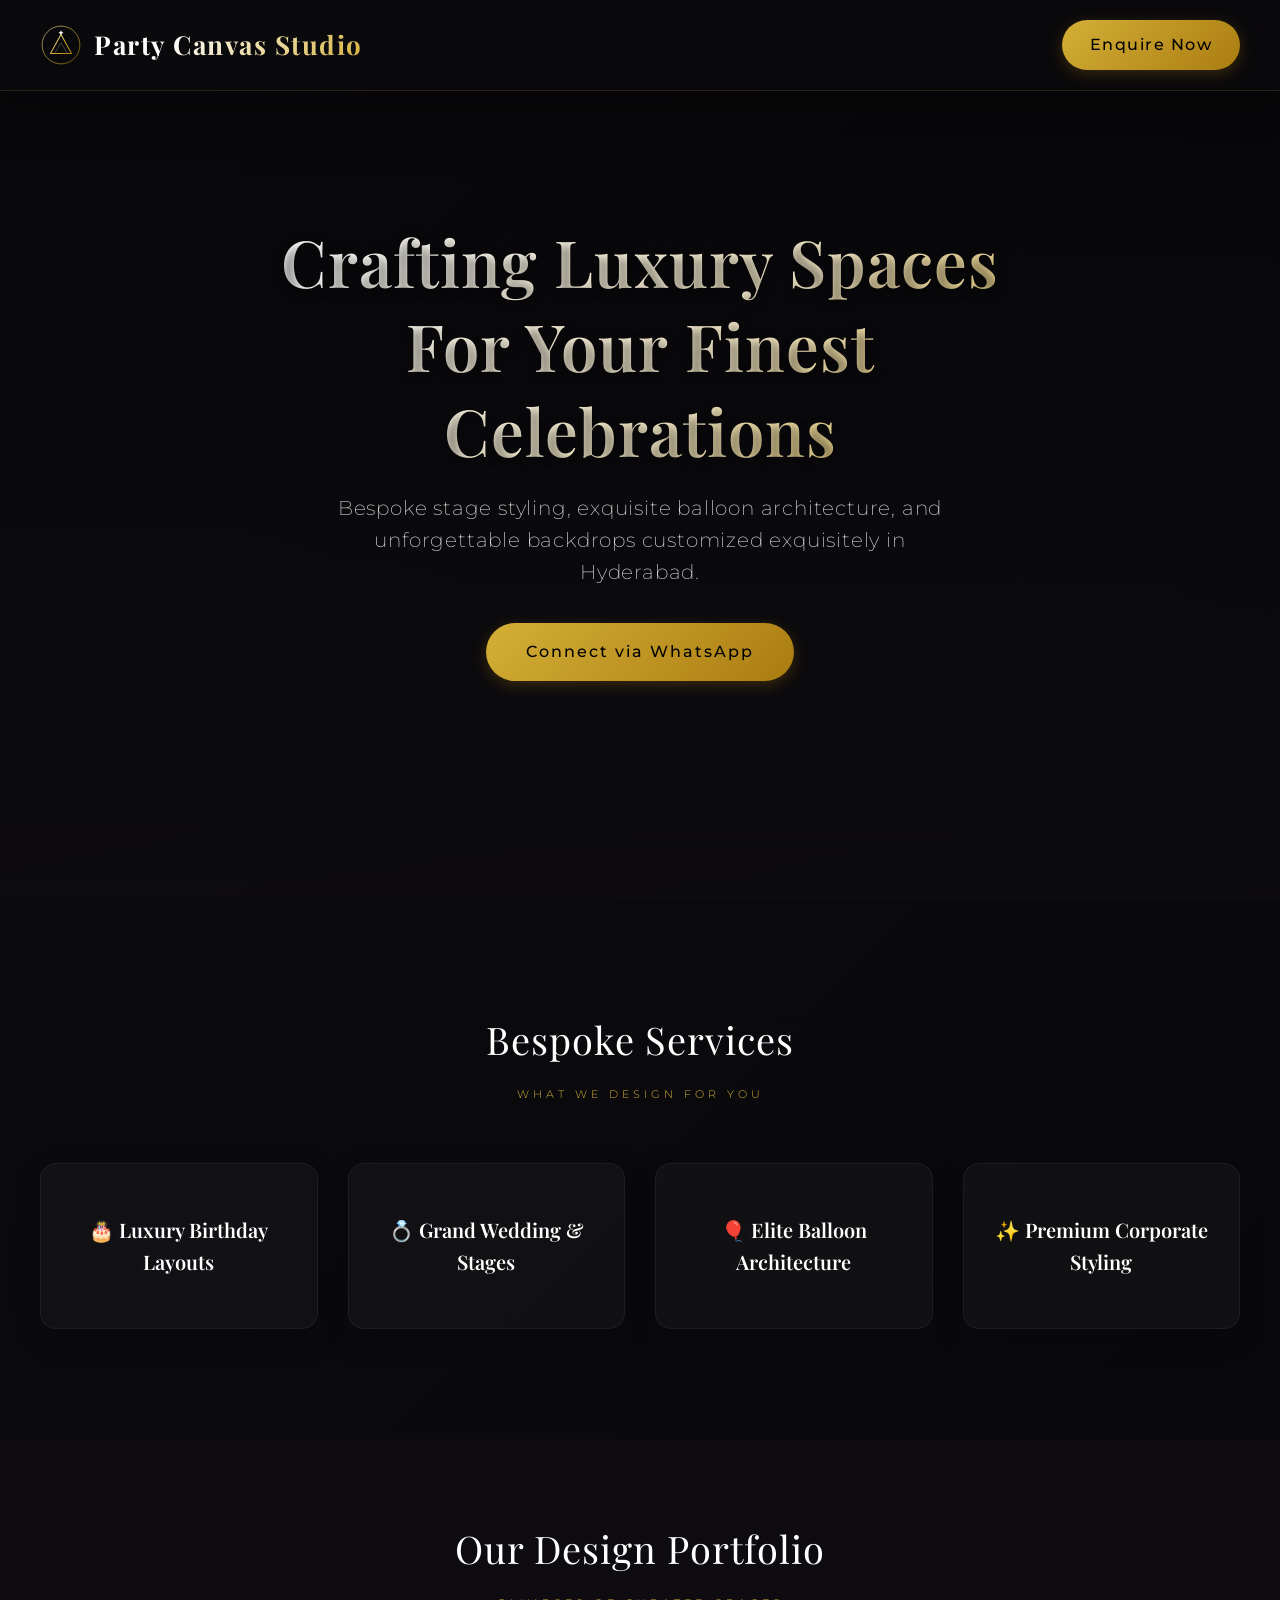
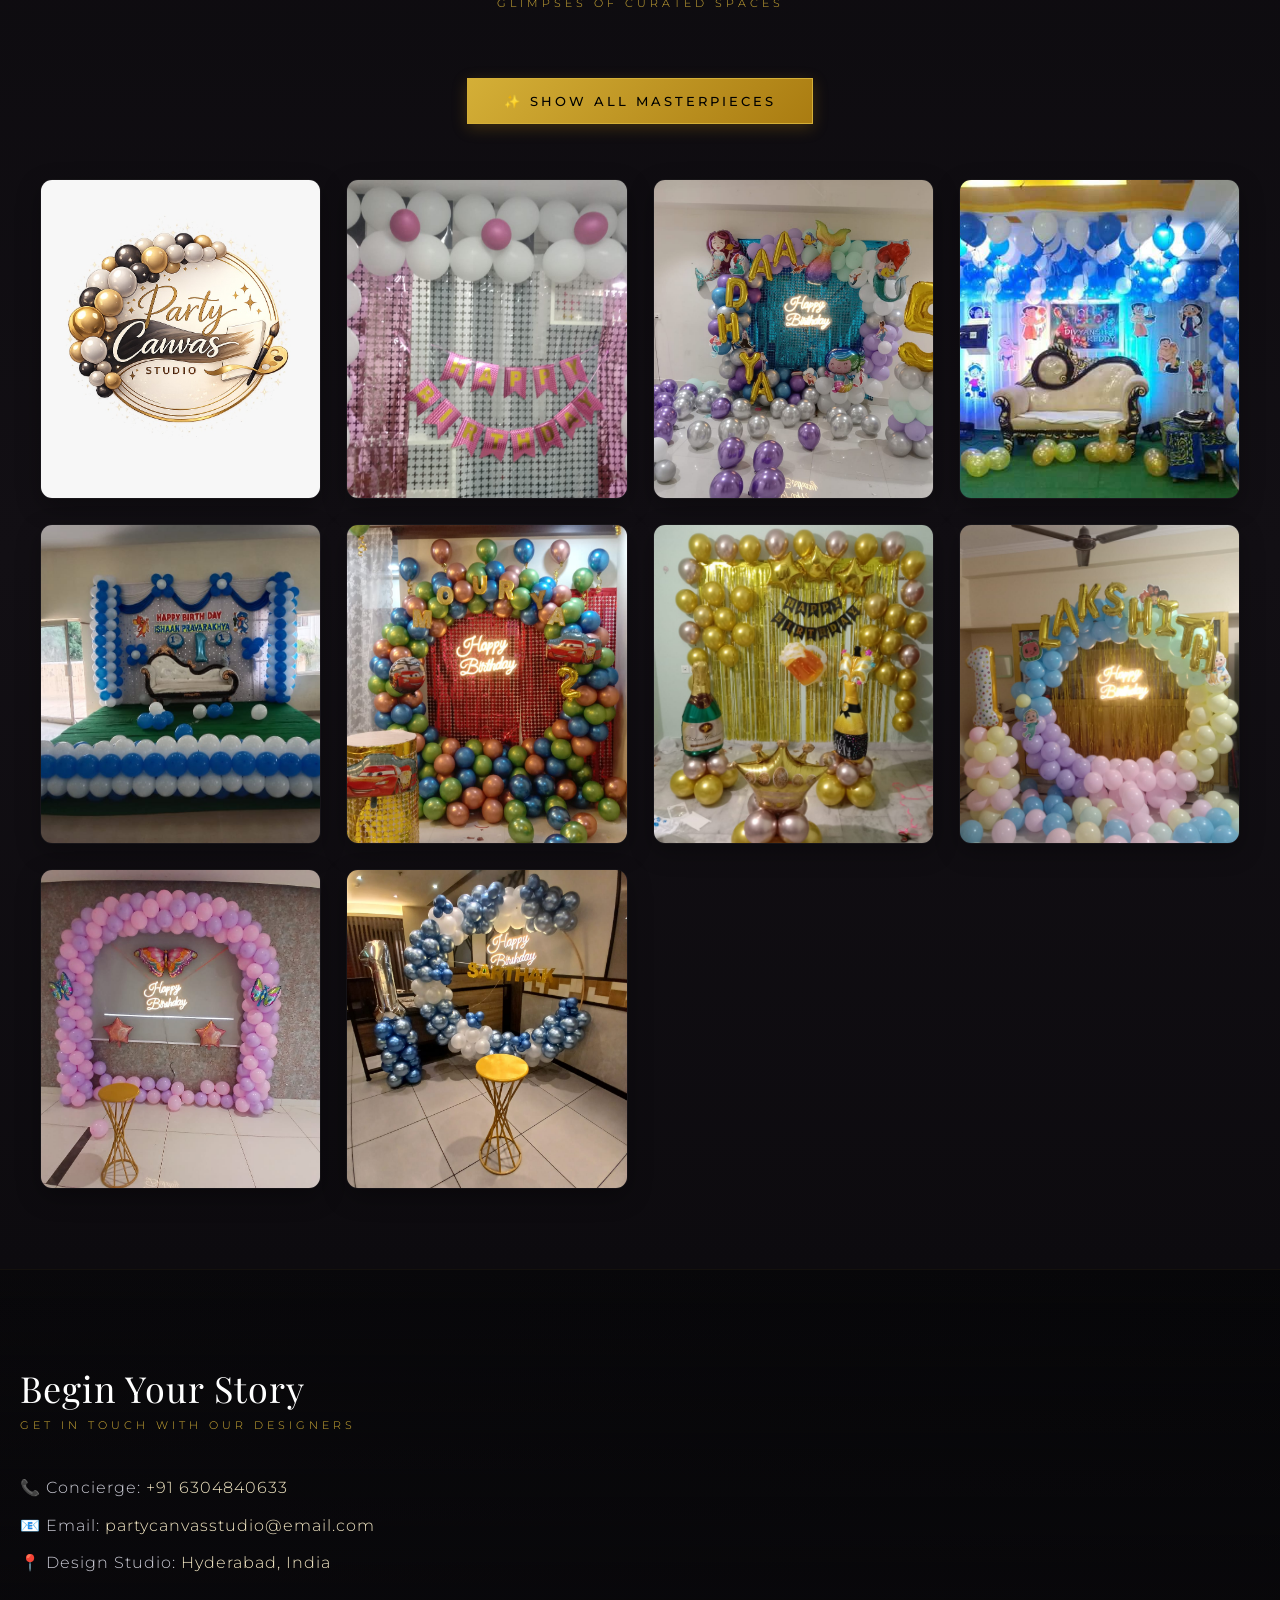
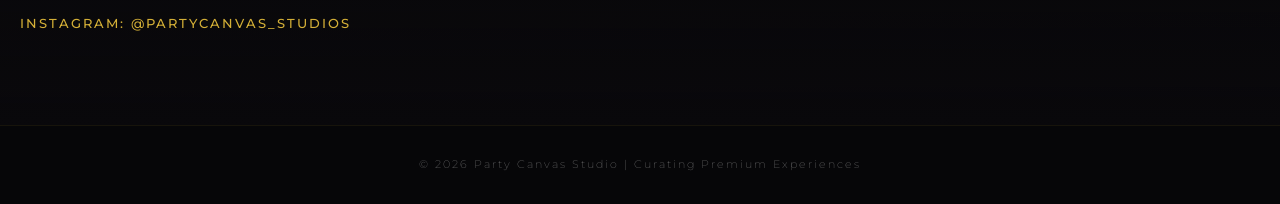
==== index.html @ d5e1d4a0 "Rename index.html.html to index.html" ====
<!DOCTYPE html>
<html lang="en">
<head>
    <meta charset="UTF-8">
    <meta name="viewport" content="width=device-width, initial-scale=1.0">
    <title>Party Canvas Studio | Premium Event Decor</title>

    <!-- Google Fonts Framework Integration -->
    <link href="https://fonts.googleapis.com/css2?family=Playfair+Display:ital,wght@0,400;0,600;0,700;1,400&family=Montserrat:wght@200;300;400;500;600&display=swap" rel="stylesheet">

    <!-- Stylesheet Link -->
    <link rel="stylesheet" href="style.css">

    <style>
        /* Premium Inline Elegance Polish Overrides */
        body {
            background-color: #0d0b0f;
            color: #ffffff;
            font-family: 'Montserrat', sans-serif;
            overflow-x: hidden;
        }

        /* Luxury Gradient Text */
        .gold-text-gradient {
            background: linear-gradient(135deg, #ffffff 10%, #f3e7c4 60%, #d4af37 100%);
            -webkit-background-clip: text;
            -webkit-text-fill-color: transparent;
        }

        /* Redesigned Gallery Controls Bar */
        .gallery-controls {
            margin: 30px 0 50px 0;
            display: flex;
            justify-content: center;
            align-items: center;
        }

        /* High-End Interactive Masterpiece Button */
        .btn-luxury-masterpiece {
            cursor: pointer;
            background: transparent;
            color: #e5c158;
            border: 1px solid rgba(212, 175, 55, 0.4);
            padding: 14px 36px;
            font-family: 'Montserrat', sans-serif;
            font-size: 13px;
            font-weight: 500;
            letter-spacing: 3px;
            text-transform: uppercase;
            border-radius: 0px; 
            transition: all 0.4s cubic-bezier(0.25, 1, 0.5, 1);
            position: relative;
            overflow: hidden;
            box-shadow: 0 4px 20px rgba(0, 0, 0, 0.2);
        }

        .btn-luxury-masterpiece:hover {
            color: #0d0b0f;
            background: #d4af37;
            border-color: #d4af37;
            box-shadow: 0 6px 30px rgba(212, 175, 55, 0.3);
            transform: translateY(-2px);
            letter-spacing: 4px;
        }

        .btn-luxury-masterpiece:active {
            transform: translateY(0);
        }

        /* Smooth reveal adjustments for image grid items */
        .gallery img {
            transition: all 0.6s cubic-bezier(0.25, 1, 0.5, 1);
            border: 1px solid rgba(255, 255, 255, 0.03);
        }
        
        .gallery img:hover {
            box-shadow: 0 15px 35px rgba(0, 0, 0, 0.7);
            border-color: rgba(212, 175, 55, 0.3);
        }

        /* Responsive Contact & Location Links Styling */
        .contact-link {
            color: #f3e7c4;
            text-decoration: none;
            transition: color 0.3s ease, transform 0.3s ease;
            display: inline-block;
        }

        .contact-link:hover {
            color: #D4AF37;
            transform: scale(1.02);
        }

        /* Social Link Styling */
        .instagram-link {
            color: #D4AF37;
            text-decoration: none;
            font-weight: 500;
            letter-spacing: 2px;
            text-transform: uppercase;
            font-size: 13px;
            margin-top: 25px;
            display: inline-block;
            transition: all 0.3s ease;
        }

        .instagram-link:hover {
            color: #fff;
            text-shadow: 0 0 10px rgba(212, 175, 55, 0.6);
        }
    </style>
</head>

<body>

    <!-- NAV -->
    <nav style="box-shadow: 0 10px 40px rgba(0,0,0,0.35);">
        <div class="logo">
            <!-- Custom Vector Logo Graphic -->
            <svg class="logo-icon" viewBox="0 0 100 100" xmlns="http://www.w3.org/2000/svg" style="filter: drop-shadow(0px 2px 4px rgba(0,0,0,0.5));">
                <circle cx="50" cy="50" r="45" fill="none" stroke="url(#goldGradient)" stroke-width="1.5"/>
                <path d="M25 70 L50 25 L75 70 Z" fill="none" stroke="url(#goldGradient)" stroke-width="2.5" stroke-linecap="round" stroke-linejoin="round"/>
                <path d="M35 70 L50 45 L65 70" fill="none" stroke="rgba(255,255,255,0.5)" stroke-width="1"/>
                <path d="M50 15 L52 19 L56 21 L52 23 L50 27 L48 23 L44 21 L48 19 Z" fill="#fff"/>
                <defs>
                    <linearGradient id="goldGradient" x1="0%" y1="0%" x2="100%" y2="100%">
                        <stop offset="0%" stop-color="#f3e7c4" />
                        <stop offset="50%" stop-color="#D4AF37" />
                        <stop offset="100%" stop-color="#AA7C11" />
                    </linearGradient>
                </defs>
            </svg>
            <span id="logo-text" class="gold-text-gradient">Party Canvas Studio</span>
        </div>
        <a class="btn" href="https://wa.me/916304840633" target="_blank" style="letter-spacing: 1.5px; font-weight: 500;">Enquire Now</a>
    </nav>

    <!-- HERO IMAGE TIMELINE SHOWCASE -->
    <section class="hero">
        <div class="hero-content">
            <h1 class="gold-text-gradient" style="font-weight: 600; letter-spacing: 1px; line-height: 1.3;">Crafting Luxury Spaces<br>For Your Finest Celebrations</h1>
            <p style="font-weight: 200; letter-spacing: 0.8px; color: rgba(255,255,255,0.85); max-width: 650px; margin: 20px auto 35px auto;">Bespoke stage styling, exquisite balloon architecture, and unforgettable backdrops customized exquisitely in Hyderabad.</p>
            <a class="btn" href="https://wa.me/916304840633" target="_blank" style="padding: 16px 40px; font-weight: 500; letter-spacing: 2px;">Connect via WhatsApp</a>
        </div>
    </section>

    <!-- PREMIUM SERVICES SECTION -->
    <section class="section">
        <h2 style="font-family: 'Playfair Display', serif; font-weight: 400; font-size: 38px; letter-spacing: 1px;">Bespoke Services</h2>
        <div class="section-subtitle" style="font-family: 'Montserrat', sans-serif; font-weight: 300; text-transform: uppercase; letter-spacing: 4px; color: #d4af37; font-size: 11px; margin-top: 5px;">What we design for you</div>
        <div class="services" style="margin-top: 50px;">
            <div class="card" data-filter="birthday">🎂 Luxury Birthday Layouts</div>
            <div class="card" data-filter="wedding">💍 Grand Wedding & Stages</div>
            <div class="card" data-filter="balloon">🎈 Elite Balloon Architecture</div>
            <div class="card" data-filter="styling">✨ Premium Corporate Styling</div>
        </div>
    </section>

    <!-- PORTFOLIO ARCHIVE -->
    <section class="section" id="work-gallery" style="background: linear-gradient(to bottom, #0d0b0f 0%, #120f14 50%, #0d0b0f 100%); padding-top: 80px; padding-bottom: 80px;">
        <h2 style="font-family: 'Playfair Display', serif; font-weight: 400; font-size: 38px; letter-spacing: 1px;">Our Design Portfolio</h2>
        <div class="section-subtitle" style="font-family: 'Montserrat', sans-serif; font-weight: 300; text-transform: uppercase; letter-spacing: 4px; color: #d4af37; font-size: 11px; margin-top: 5px;">Glimpses of curated spaces</div>
        
        <!-- Filter Bar Placed Directly Atop The Photo Grid -->
        <div class="gallery-controls">
            <button class="filter-btn btn-luxury-masterpiece active" data-filter="all">✨ Show All Masterpieces</button>
        </div>

        <div class="gallery">
            <img src="g1.jpeg" alt="Premium Birthday Presentation" data-category="birthday">
            <img src="g2.jpeg" alt="Luxury Wedding Arrangement" data-category="wedding">
            <img src="g3.jpeg" alt="Bespoke Balloon Arch Setup" data-category="balloon">
            <img src="g4.jpeg" alt="Custom Event Styling Layout" data-category="styling">
            <img src="g5.jpeg" alt="Premium Birthday Presentation" data-category="birthday">
            <img src="g6.jpeg" alt="Luxury Wedding Arrangement" data-category="wedding">
            <img src="g7.jpeg" alt="Bespoke Balloon Arch Setup" data-category="balloon">
            <img src="g8.jpeg" alt="Custom Event Styling Layout" data-category="styling">
            <img src="g9.jpeg" alt="Premium Birthday Presentation" data-category="birthday">
            <img src="g10.jpeg" alt="Luxury Wedding Arrangement" data-category="wedding">
        </div>
    </section>

    <!-- REFINED CONTACT INTERACTION MAP -->
    <section class="contact" style="padding: 90px 20px;">
        <h2 style="font-family: 'Playfair Display', serif; font-weight: 400; font-size: 36px; letter-spacing: 1px;">Begin Your Story</h2>
        <div class="section-subtitle" style="font-family: 'Montserrat', sans-serif; font-weight: 300; text-transform: uppercase; letter-spacing: 4px; color: #d4af37; font-size: 11px; margin-bottom: 40px;">Get in touch with our designers</div>
        
        <!-- Fully Responsive Tappable Communication Links -->
        <p style="font-weight: 300; letter-spacing: 1px; font-size: 16px; margin: 12px 0;">
            📞 Concierge: <a href="tel:+916304840633" class="contact-link">+91 6304840633</a>
        </p>
        <p style="font-weight: 300; letter-spacing: 1px; font-size: 16px; margin: 12px 0;">
            📧 Email: <a href="mailto:partycanvasstudio@email.com" class="contact-link">partycanvasstudio@email.com</a>
        </p>
        <p style="font-weight: 300; letter-spacing: 1px; font-size: 16px; margin: 12px 0;">
            📍 Design Studio: <a href="https://maps.google.com/?q=Hyderabad,India" target="_blank" class="contact-link">Hyderabad, India</a>
        </p>
        
        <a href="https://www.instagram.com/partycanvas_studios" target="_blank" class="instagram-link">Instagram: @partycanvas_studios</a>
    </section>

    <!-- COPYRIGHT REGISTRY -->
    <footer style="letter-spacing: 2px; font-size: 11px; font-weight: 200; color: rgba(255,255,255,0.4); border-top: 1px solid rgba(212,175,55,0.08); padding: 30px 20px;">
        © 2026 Party Canvas Studio | Curating Premium Experiences
    </footer>

    <!-- LIGHTBOX OVERLAY WINDOW -->
    <div class="lightbox" id="lightbox">
        <span class="lightbox-close" id="lightbox-close">&times;</span>
        <div class="lightbox-wrapper">
            <img class="lightbox-img" id="lightbox-img" src="" alt="Enlarged setup presentation">
        </div>
    </div>

    <!-- CODE ENGINES CONTROL ROUTER -->
    <script>
        const cards = document.querySelectorAll('.card');
        const filterBtns = document.querySelectorAll('.filter-btn');
        const galleryImages = document.querySelectorAll('.gallery img');
        const gallerySection = document.getElementById('work-gallery');
        
        const lightbox = document.getElementById('lightbox');
        const lightboxImg = document.getElementById('lightbox-img');
        const lightboxClose = document.getElementById('lightbox-close');

        // --- STAGE FILTER ENGINE ---
        function filterGallery(category) {
            galleryImages.forEach(img => {
                if (category === 'all' || img.getAttribute('data-category') === category) {
                    img.style.display = 'block';
                    setTimeout(() => { 
                        img.style.opacity = '1'; 
                        img.style.transform = 'scale(1)'; 
                    }, 10);
                } else {
                    img.style.opacity = '0';
                    img.style.transform = 'scale(0.95)';
                    setTimeout(() => { 
                        img.style.display = 'none'; 
                    }, 400);
                }
            });

            filterBtns.forEach(btn => {
                if (btn.getAttribute('data-filter') === category) {
                    btn.classList.add('active');
                } else {
                    btn.classList.remove('active');
                }
            });
        }

        // --- EXPLICIT CORE POSITION SCROLL CALCULATOR ---
        function scrollToGallery() {
            setTimeout(() => {
                const offsetPosition = gallerySection.getBoundingClientRect().top + window.scrollY - 90;
                window.scrollTo({
                    top: offsetPosition,
                    behavior: 'smooth'
                });
            }, 60); 
        }

        // Top Services Cards Configuration
        cards.forEach(card => {
            card.addEventListener('click', () => {
                const targetCategory = card.getAttribute('data-filter');
                filterGallery(targetCategory);
                scrollToGallery();
            });
        });

        // "Show All Masterpieces" Luxury Reset Button Configuration
        filterBtns.forEach(btn => {
            btn.addEventListener('click', (e) => {
                e.preventDefault();
                const targetCategory = btn.getAttribute('data-filter');
                filterGallery(targetCategory);
                scrollToGallery();
            });
        });

        // --- FULL REVEAL LIGHTBOX ENGINE ---
        galleryImages.forEach(image => {
            image.addEventListener('click', () => {
                lightboxImg.src = image.src;
                lightboxImg.classList.remove('zoomed');
                lightbox.classList.add('active');
            });
        });

        lightboxImg.addEventListener('click', (e) => {
            e.stopPropagation(); 
            lightboxImg.classList.toggle('zoomed');
        });

        lightbox.addEventListener('click', () => {
            lightbox.classList.remove('active');
            setTimeout(() => { lightboxImg.classList.remove('zoomed'); }, 300);
        });
        
        lightboxClose.addEventListener('click', () => {
            lightbox.classList.remove('active');
            setTimeout(() => { lightboxImg.classList.remove('zoomed'); }, 300);
        });
    </script>

</body>
</html>
---- style.css ----
/* ==========================================================================
   1. GLOBAL STYLES, THEME & RESET
   ========================================================================== */
* {
    margin: 0;
    padding: 0;
    box-sizing: border-box;
}

html {
    scroll-behavior: smooth;
}

body {
    font-family: 'Montserrat', sans-serif;
    /* Luxury color scheme: Deep midnight plum mixed with dark charcoal */
    background: linear-gradient(135deg, #0d0b0f 0%, #060608 100%);
    color: #f5f5f7;
    line-height: 1.6;
    overflow-x: hidden;
}

/* ==========================================================================
   2. PREMIUM NAVIGATION BAR
   ========================================================================== */
nav {
    position: fixed;
    top: 0;
    width: 100%;
    padding: 20px 40px;
    display: flex;
    justify-content: space-between;
    align-items: center;
    /* High-end frosted glass styling */
    background: rgba(13, 11, 15, 0.65);
    backdrop-filter: blur(15px);
    -webkit-backdrop-filter: blur(15px);
    z-index: 1000;
    border-bottom: 1px solid rgba(212, 175, 55, 0.15);
    box-shadow: 0 4px 30px rgba(0, 0, 0, 0.5);
}

/* ==========================================================================
   2. PREMIUM NAVIGATION BAR LOGO FIX
   ========================================================================== */
/* ==========================================================================
   2. PREMIUM NAVIGATION BAR LOGO
   ========================================================================== */
nav {
    position: fixed;
    top: 0;
    width: 100%;
    padding: 20px 40px;
    display: flex;
    justify-content: space-between;
    align-items: center;
    background: rgba(13, 11, 15, 0.65);
    backdrop-filter: blur(15px);
    -webkit-backdrop-filter: blur(15px);
    z-index: 1000;
    border-bottom: 1px solid rgba(212, 175, 55, 0.15);
    box-shadow: 0 4px 30px rgba(0, 0, 0, 0.5);
}

.logo {
    display: flex;
    align-items: center;
    gap: 12px; /* Smooth gap between logo emblem and text */
}

/* New Embedded Vector Icon Styling */
.logo-icon {
    height: 42px;
    width: 42px;
    display: block;
}

.logo span {
    font-family: "Playfair Display", serif;
    font-size: 26px;
    font-weight: 700;
    letter-spacing: 1.5px;
    background: linear-gradient(135deg, #fff 30%, #D4AF37 100%);
    -webkit-background-clip: text;
    -webkit-text-fill-color: transparent;
    display: block;
}

.logo img {
    height: 60px; /* Adjust this to change the size of your logo */
    width: auto;
    object-fit: contain;
    display: block;
}

/* Fallback text style if the image file is missing */
.logo span {
    font-family: "Playfair Display", serif;
    font-size: 26px;
    font-weight: 700;
    letter-spacing: 1.5px;
    background: linear-gradient(135deg, #fff 30%, #D4AF37 100%);
    -webkit-background-clip: text;
    -webkit-text-fill-color: transparent;
}
.logo img {
    height: 50px; /* Adjust this number to make your logo bigger or smaller */
    width: auto;  /* Keeps the image proportions perfectly locked */
    object-fit: contain;
}

/* Reusable Elegant Gold Button */
.btn {
    background: linear-gradient(135deg, #D4AF37 0%, #AA7C11 100%);
    color: #000;
    padding: 12px 28px;
    border: none;
    border-radius: 30px;
    cursor: pointer;
    font-weight: 600;
    letter-spacing: 0.5px;
    text-decoration: none;
    transition: all 0.4s cubic-bezier(0.16, 1, 0.3, 1);
    display: inline-block;
    box-shadow: 0 4px 15px rgba(170, 124, 17, 0.3);
}

.btn:hover {
    background: linear-gradient(135deg, #fff 0%, #e0e0e0 100%);
    transform: translateY(-3px);
    box-shadow: 0 6px 20px rgba(255, 255, 255, 0.2);
}

/* ==========================================================================
   3. HERO SHOWCASE SECTION
   ========================================================================== */
.hero {
    height: 100vh;
    display: flex;
    flex-direction: column;
    justify-content: center;
    align-items: center;
    text-align: center;
    padding: 20px;
    position: relative;
    animation: backgroundSlider 40s infinite ease-in-out;
    background-position: center;
    background-size: cover;
    background-repeat: no-repeat;
}

/* Luxury gradient shadow masks image edges seamlessly */
.hero::after {
    content: "";
    position: absolute;
    top: 0; left: 0;
    width: 100%; height: 100%;
    background: linear-gradient(to bottom, rgba(0,0,0,0.4) 0%, rgba(13, 11, 15, 0.9) 100%);
    z-index: 1;
}

.hero-content {
    position: relative;
    z-index: 2;
    width: 100%;
    max-width: 850px;
}

.hero h1 {
    font-size: 65px;
    font-family: "Playfair Display", serif;
    font-weight: 700;
    line-height: 1.15;
    margin-bottom: 15px;
    letter-spacing: 1px;
    text-shadow: 0 4px 10px rgba(0,0,0,0.5);
}

.hero p {
    max-width: 650px;
    margin: 20px auto 35px auto;
    color: #e0e0e6;
    font-size: 20px;
    font-weight: 300;
    letter-spacing: 0.5px;
}

/* ==========================================================================
   4. SECTIONS & LUXURY CARDS
   ========================================================================== */
.section {
    padding: 110px 20px;
    text-align: center;
}

.section h2 {
    font-size: 42px;
    margin-bottom: 15px;
    font-family: "Playfair Display", serif;
    letter-spacing: 1.5px;
}

/* Elegant gold accent line below titles */
.section-subtitle {
    font-size: 14px;
    text-transform: uppercase;
    letter-spacing: 4px;
    color: #D4AF37;
    margin-bottom: 60px;
    font-weight: 600;
}

.services {
    display: grid;
    grid-template-columns: repeat(auto-fit, minmax(250px, 1fr));
    gap: 30px;
    max-width: 1200px;
    margin: auto;
}

/* Modern Frosted-Glass Cards */
.card {
    background: rgba(255, 255, 255, 0.03);
    padding: 50px 25px;
    border-radius: 16px;
    border: 1px solid rgba(255, 255, 255, 0.05);
    font-weight: 600;
    font-size: 20px;
    font-family: "Playfair Display", serif;
    cursor: pointer;
    transition: all 0.4s cubic-bezier(0.16, 1, 0.3, 1);
    box-shadow: 0 10px 30px rgba(0, 0, 0, 0.2);
}

.card:hover {
    transform: translateY(-8px);
    background: rgba(212, 175, 55, 0.05);
    border-color: rgba(212, 175, 55, 0.4);
    box-shadow: 0 15px 35px rgba(212, 175, 55, 0.1);
}

/* ==========================================================================
   5. GALLERY WITH INTERACTIVE CONTROLS
   ========================================================================== */
.gallery-controls {
    margin-bottom: 45px;
}

.filter-btn {
    display: inline-block;
    padding: 10px 26px;
    background: rgba(255, 255, 255, 0.03);
    border: 1px solid rgba(255, 255, 255, 0.08);
    border-radius: 25px;
    font-size: 13px;
    font-weight: 600;
    text-transform: uppercase;
    letter-spacing: 1px;
    cursor: pointer;
    transition: all 0.3s ease;
    color: #ccc;
    margin: 5px;
}

.filter-btn.active, .filter-btn:hover {
    background: linear-gradient(135deg, #D4AF37 0%, #AA7C11 100%);
    color: #000;
    border-color: #D4AF37;
    box-shadow: 0 4px 15px rgba(170, 124, 17, 0.3);
}

.gallery {
    display: grid;
    grid-template-columns: repeat(auto-fit, minmax(280px, 1fr));
    gap: 25px;
    max-width: 1200px;
    margin: auto;
    min-height: 350px;
}

/* Elegant framed look for images */
.gallery img {
    width: 100%;
    height: 320px;
    object-fit: cover;
    border-radius: 12px;
    cursor: pointer;
    box-shadow: 0 8px 25px rgba(0,0,0,0.3);
    border: 1px solid rgba(255, 255, 255, 0.03);
    transition: transform 0.4s cubic-bezier(0.16, 1, 0.3, 1), opacity 0.4s ease, box-shadow 0.4s ease;
}

.gallery img:hover {
    transform: scale(1.03) translateY(-3px);
    box-shadow: 0 15px 35px rgba(0, 0, 0, 0.6);
    border-color: rgba(212, 175, 55, 0.3);
}

/* ==========================================================================
   6. CONTACT & FOOTER
   ========================================================================== */
.contact {
    background: linear-gradient(to bottom, transparent, #09080b);
    padding: 100px 20px;
    border-top: 1px solid rgba(212, 175, 55, 0.05);
}

.contact p {
    margin: 20px 0;
    font-size: 19px;
    color: #ccccd6;
    font-weight: 300;
}

footer {
    padding: 40px 20px;
    text-align: center;
    background: #060608;
    font-size: 13px;
    color: #666670;
    letter-spacing: 1px;
    border-top: 1px solid rgba(255,255,255,0.02);
}

/* ==========================================================================
   7. HERO MULTI-BACKGROUND ANIMATION TIMELINE
   ========================================================================== */
@keyframes backgroundSlider {
    0%, 7% { background-image: url('1000221814.jpg'); }
    9%, 16% { background-image: url('g1.jpeg'); }
    18%, 25% { background-image: url('g2.jpeg'); }
    27%, 34% { background-image: url('g3.jpeg'); }
    36%, 43% { background-image: url('g4.jpeg'); }
    45%, 52% { background-image: url('g5.jpeg'); }
    54%, 61% { background-image: url('g6.jpeg'); }
    63%, 70% { background-image: url('g7.jpeg'); }
    72%, 79% { background-image: url('g8.jpeg'); }
    81%, 88% { background-image: url('g9.jpeg'); }
    90%, 97% { background-image: url('g10.jpeg'); }
    100% { background-image: url('1000221814.jpg'); }
}

/* ==========================================================================
   8. LIGHTBOX PREVIEW OVERLAY
   ========================================================================== */
.lightbox {
    display: none;
    position: fixed;
    z-index: 2000;
    top: 0; left: 0;
    width: 100%; height: 100%;
    background-color: rgba(6, 6, 8, 0.98);
    justify-content: center;
    align-items: center;
    opacity: 0;
    transition: opacity 0.3s ease;
    overflow: auto;
}

.lightbox.active {
    display: flex;
    opacity: 1;
}

.lightbox-wrapper {
    max-width: 92%;
    max-height: 85%;
    display: flex;
    justify-content: center;
    align-items: center;
}

.lightbox-img {
    width: 100%;
    height: 100%;
    max-height: 85vh;
    object-fit: contain;
    border-radius: 8px;
    box-shadow: 0 0 50px rgba(0, 0, 0, 0.8);
    border: 1px solid rgba(212, 175, 55, 0.2);
    cursor: zoom-in;
    transition: transform 0.4s cubic-bezier(0.16, 1, 0.3, 1);
}

.lightbox-img.zoomed {
    transform: scale(1.8);
    cursor: zoom-out;
}

.lightbox-close {
    position: fixed;
    top: 30px; right: 40px;
    color: #fff;
    font-size: 45px;
    font-weight: 200;
    cursor: pointer;
    z-index: 2010;
    user-select: none;
    transition: color 0.2s ease;
}

.lightbox-close:hover {
    color: #D4AF37;
}

/* ==========================================================================
   9. STRUCTURAL MEDIA QUERIES (RESPONSIVENESS)
   ========================================================================== */
@media (max-width: 768px) {
    nav { padding: 15px 25px; }
    .logo { font-size: 22px; }
    .btn { padding: 10px 22px; font-size: 14px; }
    .hero h1 { font-size: 46px; }
    .hero p { font-size: 17px; }
    .section { padding: 80px 20px; }
    .section h2 { font-size: 34px; }
    .lightbox-img.zoomed { transform: scale(2.2); }
}

@media (max-width: 480px) {
    nav { padding: 12px 15px; }
    .logo { font-size: 19px; }
    .btn { padding: 8px 16px; font-size: 13px; }
    .hero h1 { font-size: 35px; }
    .hero p { font-size: 15px; }
    .section { padding: 60px 15px; }
    .section-subtitle { margin-bottom: 40px; }
    .services { grid-template-columns: 1fr; gap: 20px; }
    .card { padding: 35px 20px; font-size: 18px; }
    .gallery { grid-template-columns: 1fr; gap: 20px; }
    .gallery img { height: 260px; }
}
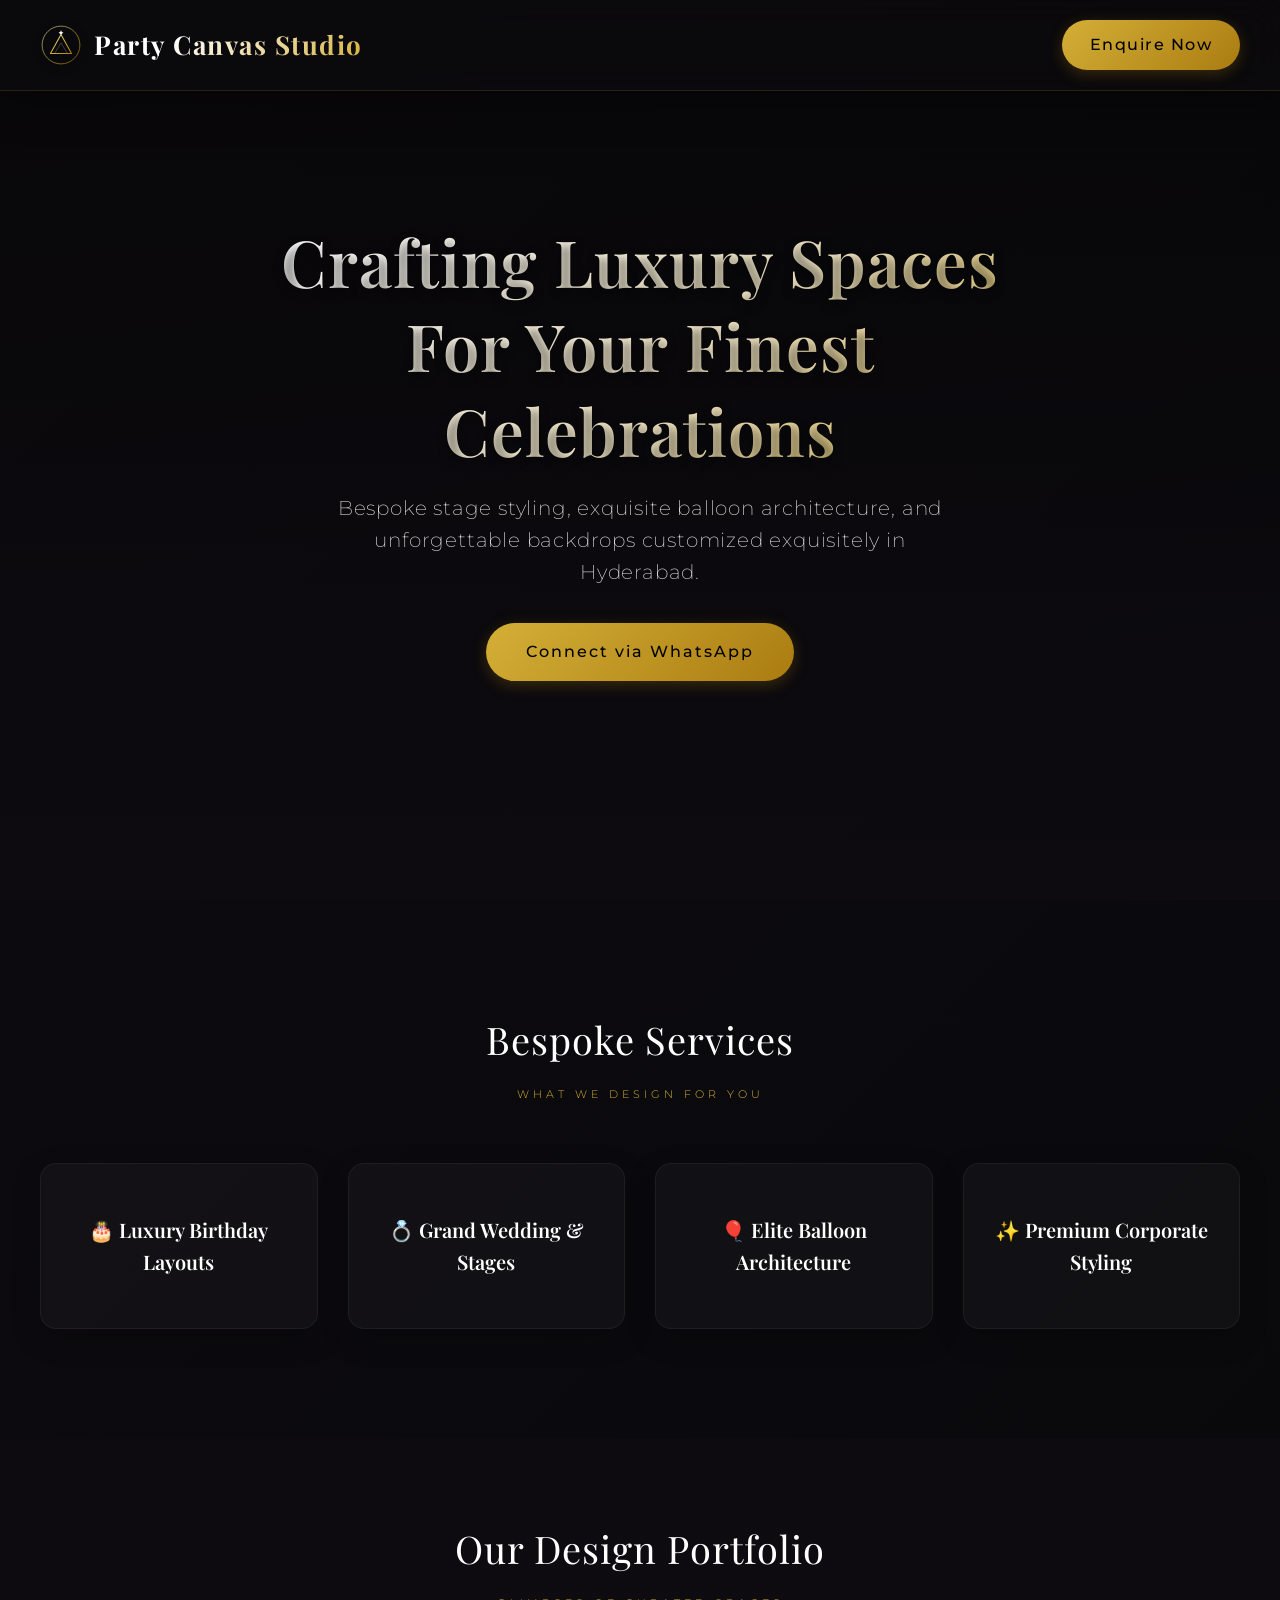
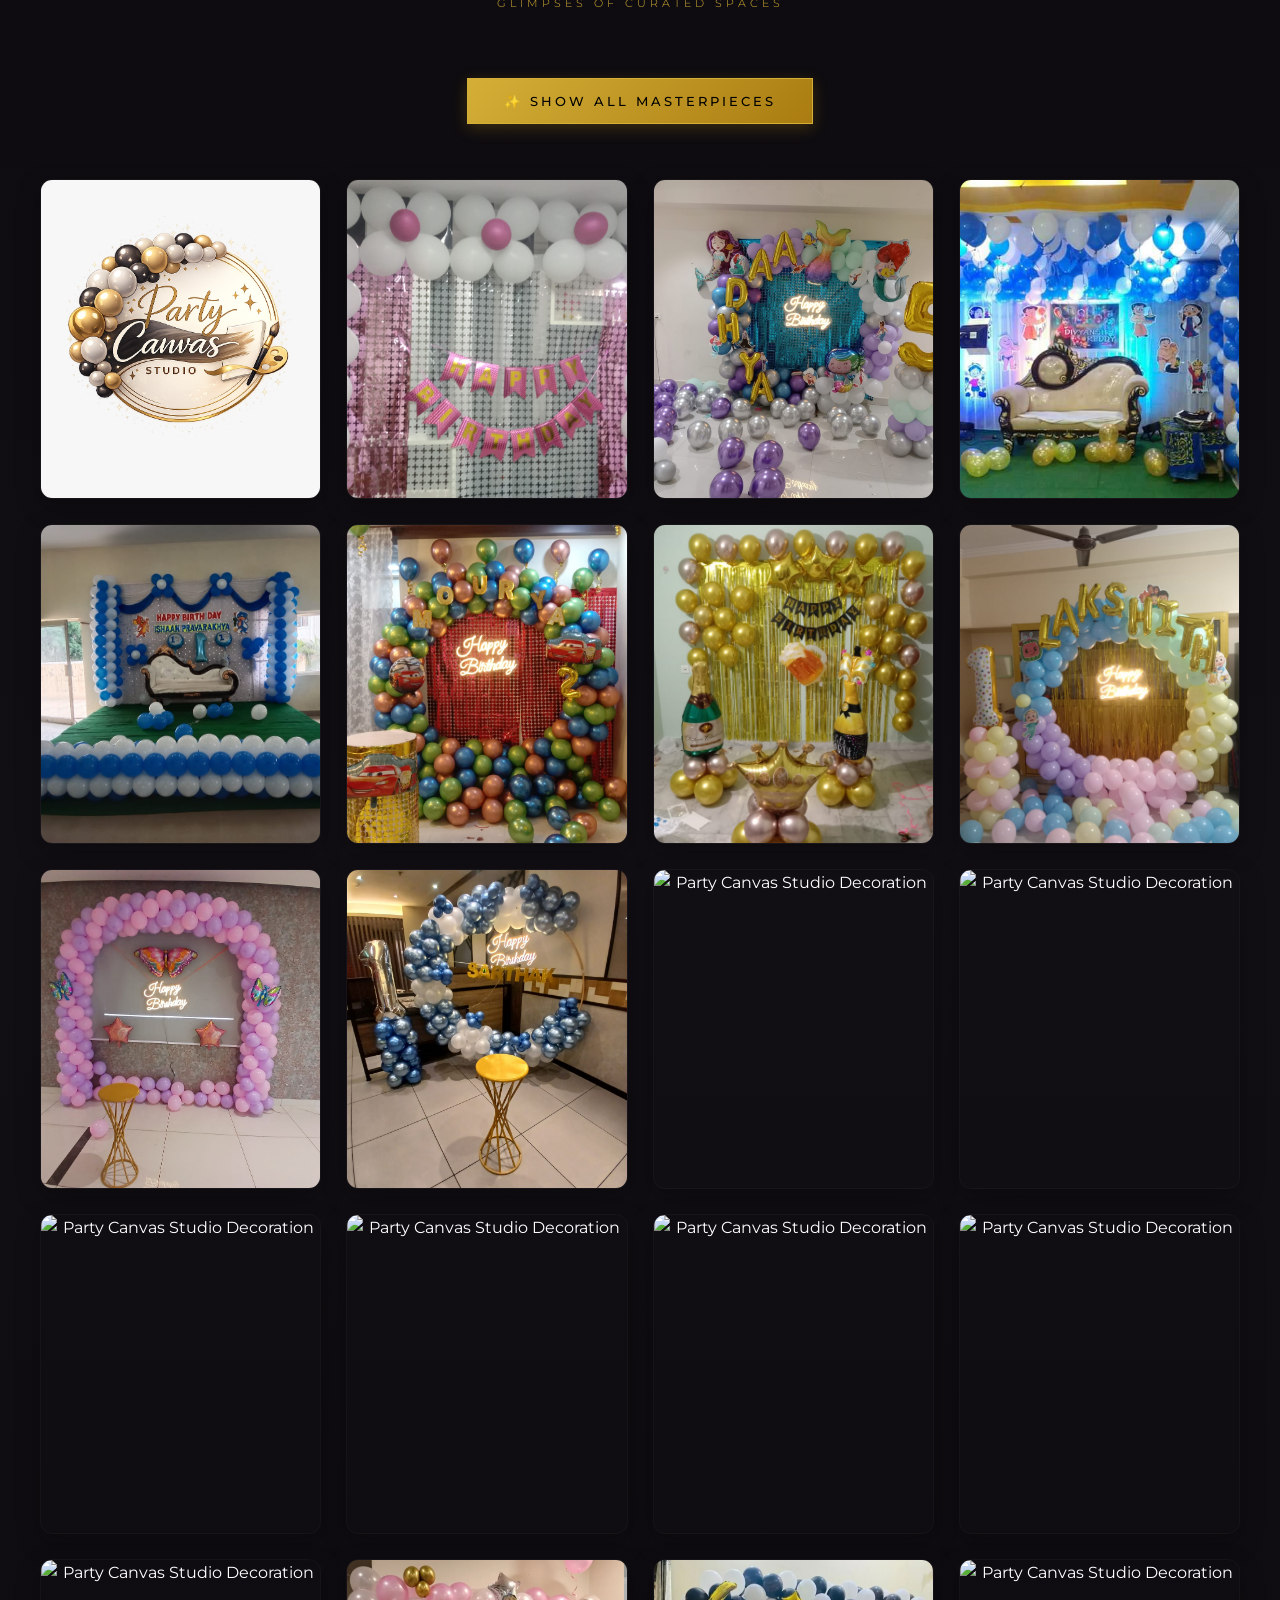
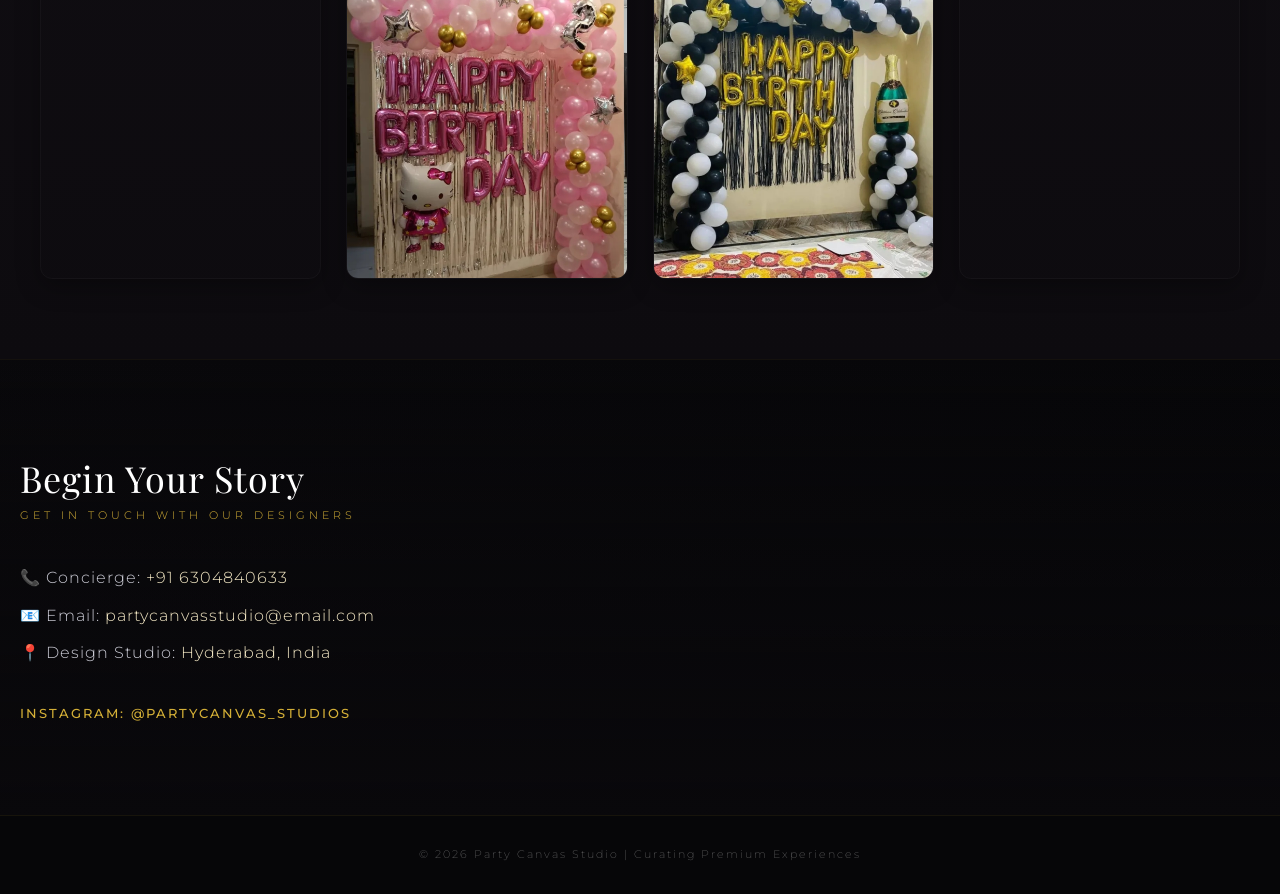
==== commit abe8b5fe: "Fix HTML encoding issues in index.html" ====
--- a/index.html
+++ b/index.html
@@ -5,10 +5,8 @@
     <meta name="viewport" content="width=device-width, initial-scale=1.0">
     <title>Party Canvas Studio | Premium Event Decor</title>
 
-    <!-- Google Fonts Framework Integration -->
     <link href="https://fonts.googleapis.com/css2?family=Playfair+Display:ital,wght@0,400;0,600;0,700;1,400&family=Montserrat:wght@200;300;400;500;600&display=swap" rel="stylesheet">
 
-    <!-- Stylesheet Link -->
     <link rel="stylesheet" href="style.css">
 
     <style>
@@ -113,10 +111,8 @@
 
 <body>
 
-    <!-- NAV -->
     <nav style="box-shadow: 0 10px 40px rgba(0,0,0,0.35);">
         <div class="logo">
-            <!-- Custom Vector Logo Graphic -->
             <svg class="logo-icon" viewBox="0 0 100 100" xmlns="http://www.w3.org/2000/svg" style="filter: drop-shadow(0px 2px 4px rgba(0,0,0,0.5));">
                 <circle cx="50" cy="50" r="45" fill="none" stroke="url(#goldGradient)" stroke-width="1.5"/>
                 <path d="M25 70 L50 25 L75 70 Z" fill="none" stroke="url(#goldGradient)" stroke-width="2.5" stroke-linecap="round" stroke-linejoin="round"/>
@@ -135,7 +131,6 @@
         <a class="btn" href="https://wa.me/916304840633" target="_blank" style="letter-spacing: 1.5px; font-weight: 500;">Enquire Now</a>
     </nav>
 
-    <!-- HERO IMAGE TIMELINE SHOWCASE -->
     <section class="hero">
         <div class="hero-content">
             <h1 class="gold-text-gradient" style="font-weight: 600; letter-spacing: 1px; line-height: 1.3;">Crafting Luxury Spaces<br>For Your Finest Celebrations</h1>
@@ -144,7 +139,6 @@
         </div>
     </section>
 
-    <!-- PREMIUM SERVICES SECTION -->
     <section class="section">
         <h2 style="font-family: 'Playfair Display', serif; font-weight: 400; font-size: 38px; letter-spacing: 1px;">Bespoke Services</h2>
         <div class="section-subtitle" style="font-family: 'Montserrat', sans-serif; font-weight: 300; text-transform: uppercase; letter-spacing: 4px; color: #d4af37; font-size: 11px; margin-top: 5px;">What we design for you</div>
@@ -156,12 +150,10 @@
         </div>
     </section>
 
-    <!-- PORTFOLIO ARCHIVE -->
     <section class="section" id="work-gallery" style="background: linear-gradient(to bottom, #0d0b0f 0%, #120f14 50%, #0d0b0f 100%); padding-top: 80px; padding-bottom: 80px;">
         <h2 style="font-family: 'Playfair Display', serif; font-weight: 400; font-size: 38px; letter-spacing: 1px;">Our Design Portfolio</h2>
         <div class="section-subtitle" style="font-family: 'Montserrat', sans-serif; font-weight: 300; text-transform: uppercase; letter-spacing: 4px; color: #d4af37; font-size: 11px; margin-top: 5px;">Glimpses of curated spaces</div>
         
-        <!-- Filter Bar Placed Directly Atop The Photo Grid -->
         <div class="gallery-controls">
             <button class="filter-btn btn-luxury-masterpiece active" data-filter="all">✨ Show All Masterpieces</button>
         </div>
@@ -177,15 +169,23 @@
             <img src="g8.jpeg" alt="Custom Event Styling Layout" data-category="styling">
             <img src="g9.jpeg" alt="Premium Birthday Presentation" data-category="birthday">
             <img src="g10.jpeg" alt="Luxury Wedding Arrangement" data-category="wedding">
+            <img src="1.jpeg" alt="Party Canvas Studio Decoration">
+            <img src="2.jpeg" alt="Party Canvas Studio Decoration">
+            <img src="3.jpeg" alt="Party Canvas Studio Decoration">
+            <img src="4.jpeg" alt="Party Canvas Studio Decoration">
+            <img src="5.jpeg" alt="Party Canvas Studio Decoration">
+            <img src="6.jpeg" alt="Party Canvas Studio Decoration">
+            <img src="7.jpeg" alt="Party Canvas Studio Decoration">
+            <img src="8.png" alt="Party Canvas Studio Decoration">
+            <img src="9.png" alt="Party Canvas Studio Decoration">
+            <img src="10.jpeg" alt="Party Canvas Studio Decoration">
         </div>
     </section>
 
-    <!-- REFINED CONTACT INTERACTION MAP -->
     <section class="contact" style="padding: 90px 20px;">
         <h2 style="font-family: 'Playfair Display', serif; font-weight: 400; font-size: 36px; letter-spacing: 1px;">Begin Your Story</h2>
         <div class="section-subtitle" style="font-family: 'Montserrat', sans-serif; font-weight: 300; text-transform: uppercase; letter-spacing: 4px; color: #d4af37; font-size: 11px; margin-bottom: 40px;">Get in touch with our designers</div>
         
-        <!-- Fully Responsive Tappable Communication Links -->
         <p style="font-weight: 300; letter-spacing: 1px; font-size: 16px; margin: 12px 0;">
             📞 Concierge: <a href="tel:+916304840633" class="contact-link">+91 6304840633</a>
         </p>
@@ -199,20 +199,17 @@
         <a href="https://www.instagram.com/partycanvas_studios" target="_blank" class="instagram-link">Instagram: @partycanvas_studios</a>
     </section>
 
-    <!-- COPYRIGHT REGISTRY -->
     <footer style="letter-spacing: 2px; font-size: 11px; font-weight: 200; color: rgba(255,255,255,0.4); border-top: 1px solid rgba(212,175,55,0.08); padding: 30px 20px;">
         © 2026 Party Canvas Studio | Curating Premium Experiences
     </footer>
 
-    <!-- LIGHTBOX OVERLAY WINDOW -->
     <div class="lightbox" id="lightbox">
-        <span class="lightbox-close" id="lightbox-close">&times;</span>
+        <span class="lightbox-close" id="lightbox-close">×</span>
         <div class="lightbox-wrapper">
             <img class="lightbox-img" id="lightbox-img" src="" alt="Enlarged setup presentation">
         </div>
     </div>
 
-    <!-- CODE ENGINES CONTROL ROUTER -->
     <script>
         const cards = document.querySelectorAll('.card');
         const filterBtns = document.querySelectorAll('.filter-btn');
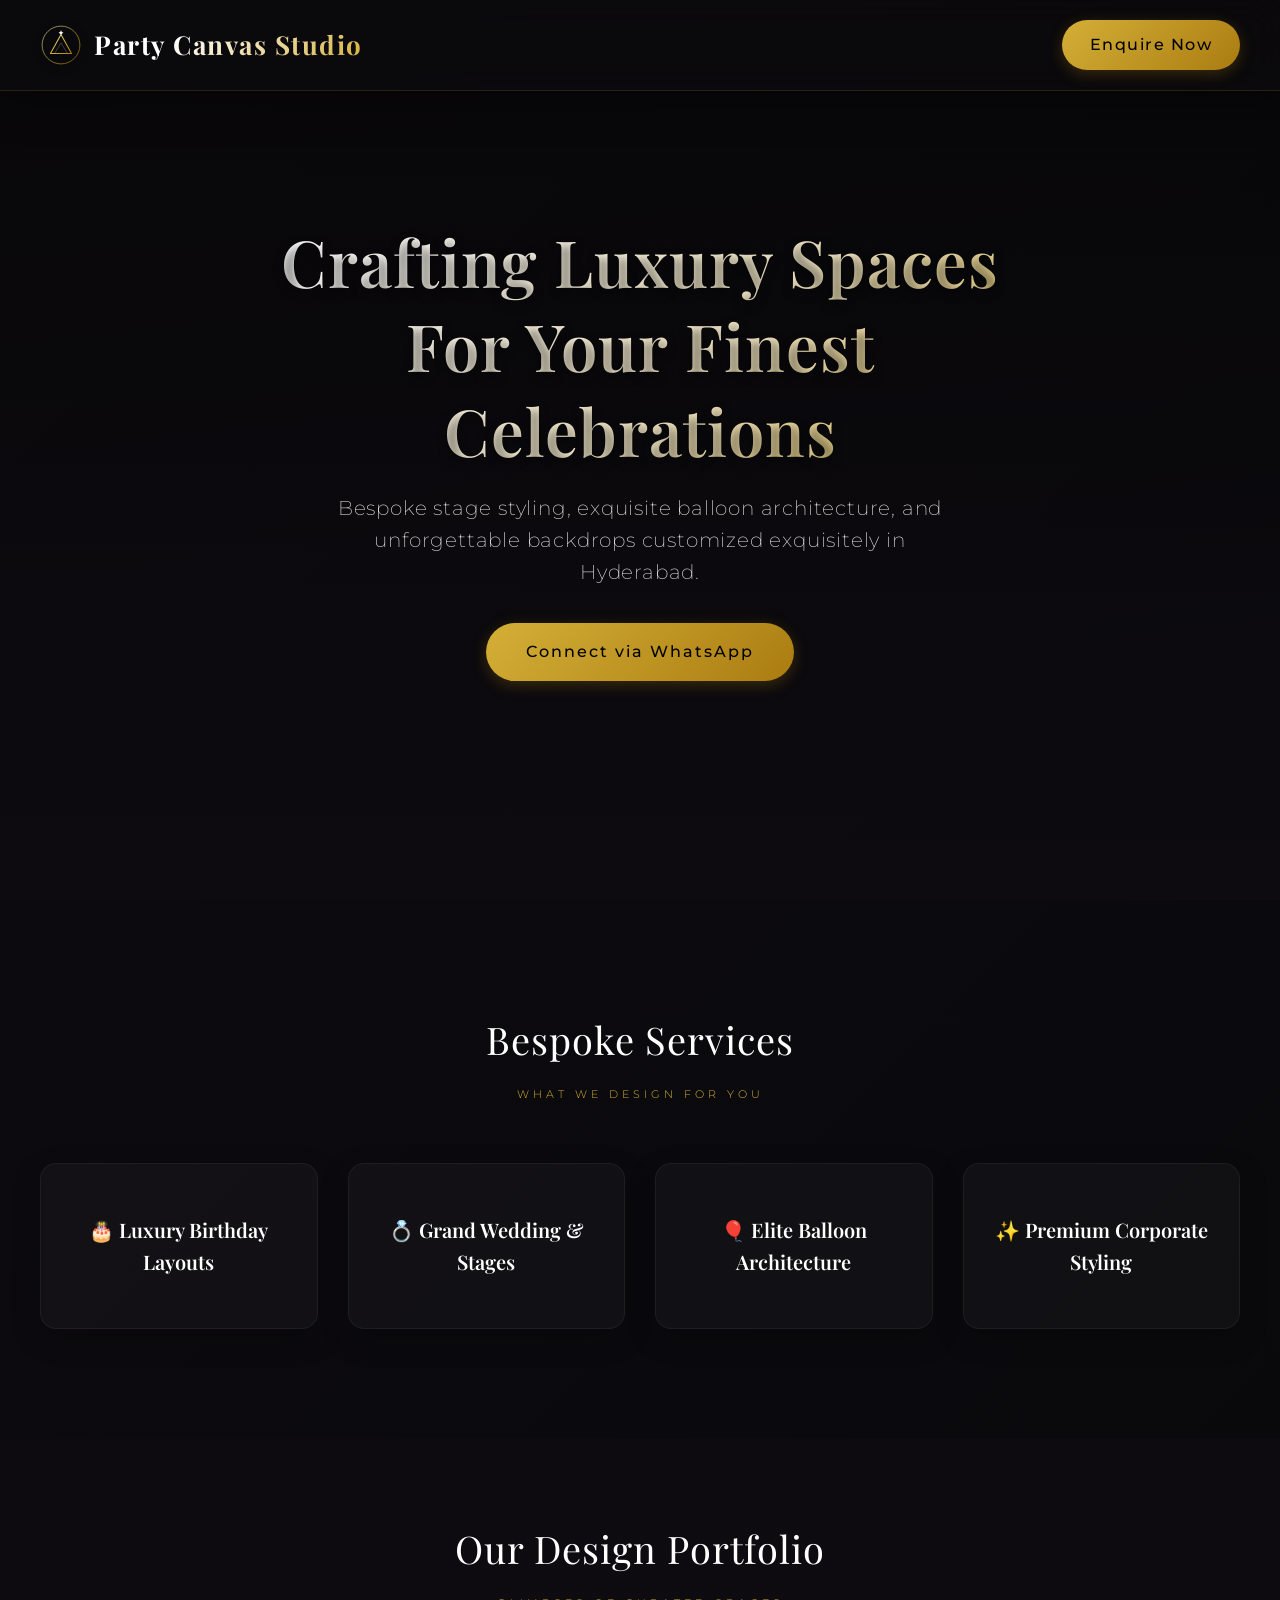
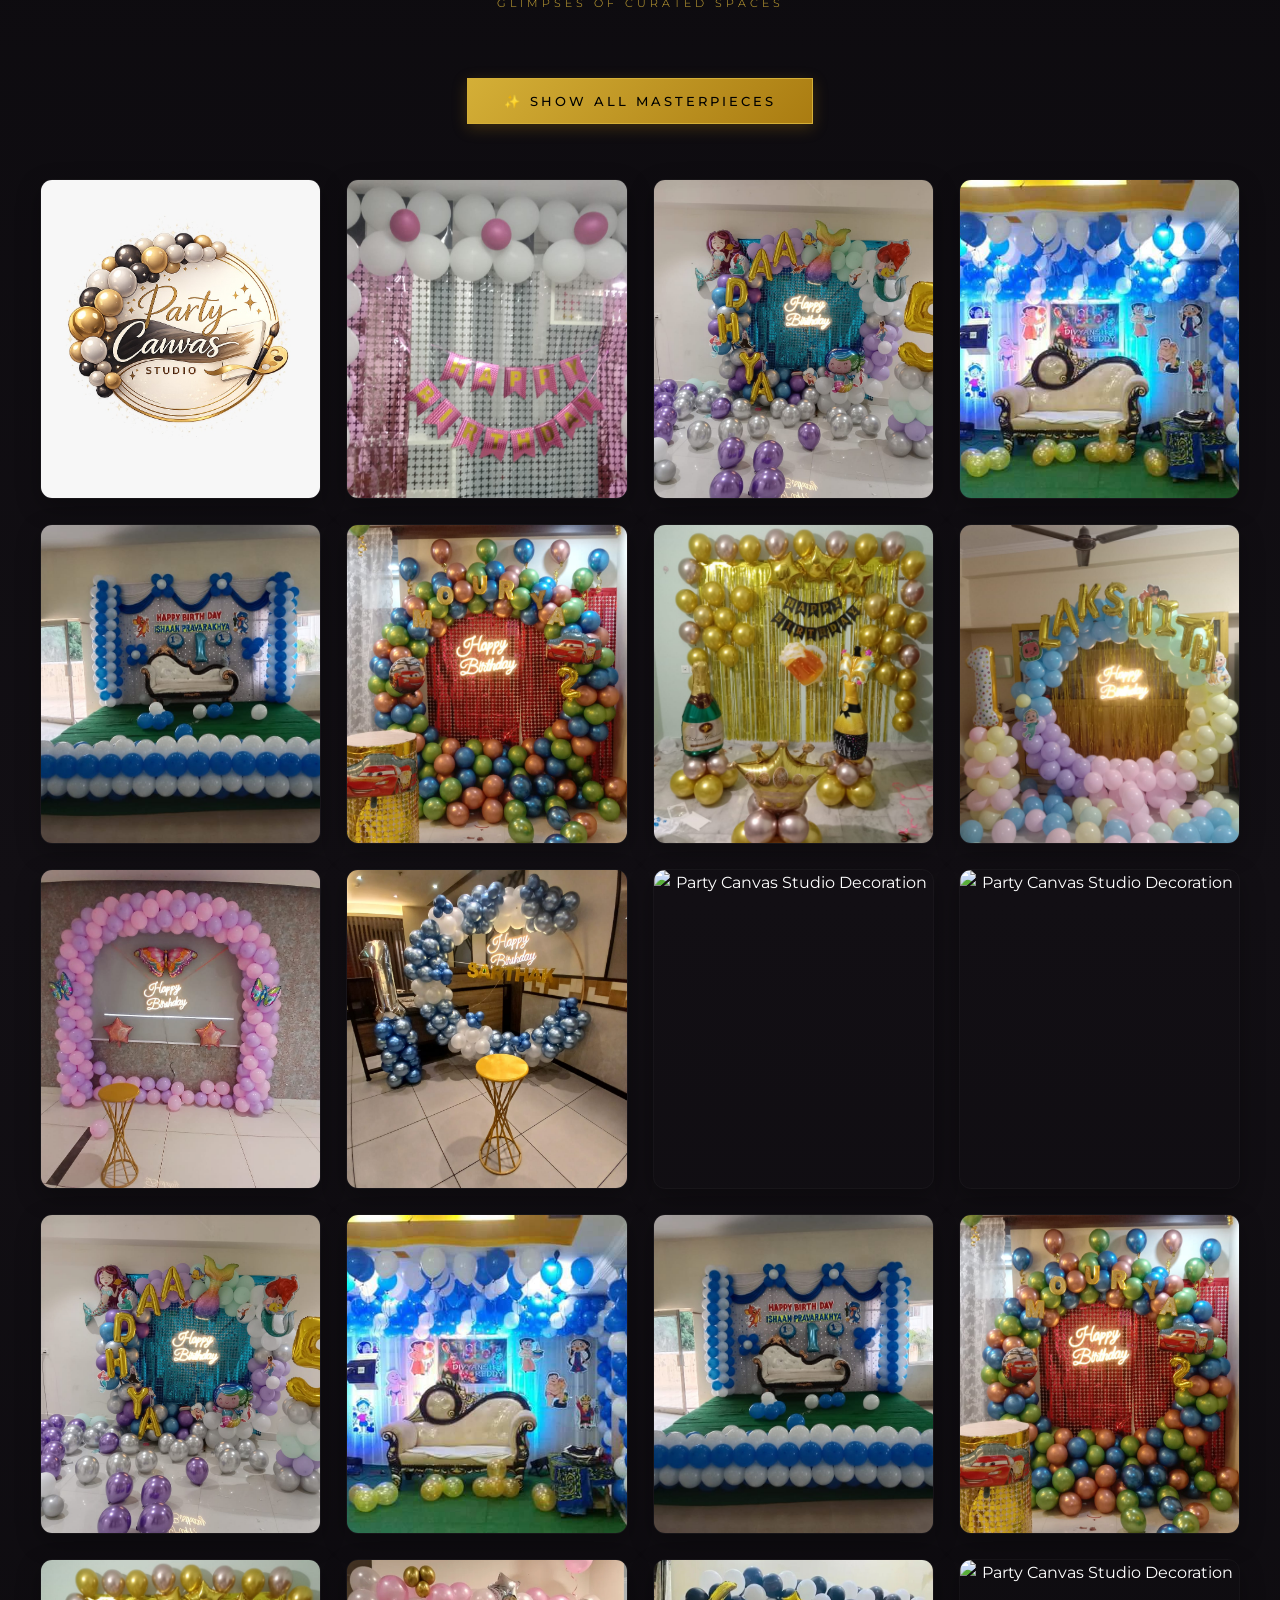
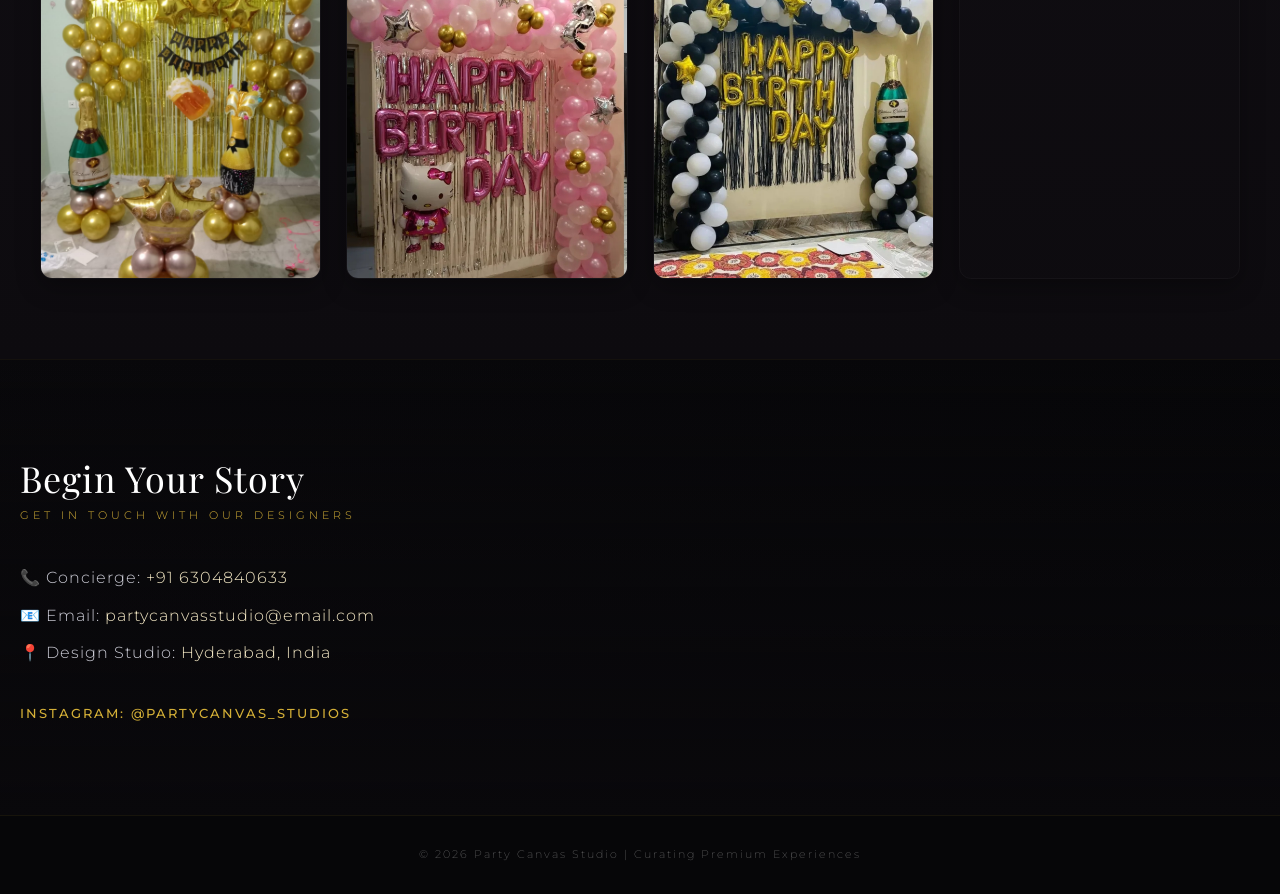
==== commit b8b0796f: "Fix HTML encoding issues in index.html" ====
--- a/index.html
+++ b/index.html
@@ -171,11 +171,11 @@
             <img src="g10.jpeg" alt="Luxury Wedding Arrangement" data-category="wedding">
             <img src="1.jpeg" alt="Party Canvas Studio Decoration">
             <img src="2.jpeg" alt="Party Canvas Studio Decoration">
-            <img src="3.jpeg" alt="Party Canvas Studio Decoration">
-            <img src="4.jpeg" alt="Party Canvas Studio Decoration">
-            <img src="5.jpeg" alt="Party Canvas Studio Decoration">
-            <img src="6.jpeg" alt="Party Canvas Studio Decoration">
-            <img src="7.jpeg" alt="Party Canvas Studio Decoration">
+            <img src="g3.jpeg" alt="Party Canvas Studio Decoration">
+            <img src="g4.jpeg" alt="Party Canvas Studio Decoration">
+            <img src="g5.jpeg" alt="Party Canvas Studio Decoration">
+            <img src="g6.jpeg" alt="Party Canvas Studio Decoration">
+            <img src="g7.jpeg" alt="Party Canvas Studio Decoration">
             <img src="8.png" alt="Party Canvas Studio Decoration">
             <img src="9.png" alt="Party Canvas Studio Decoration">
             <img src="10.jpeg" alt="Party Canvas Studio Decoration">
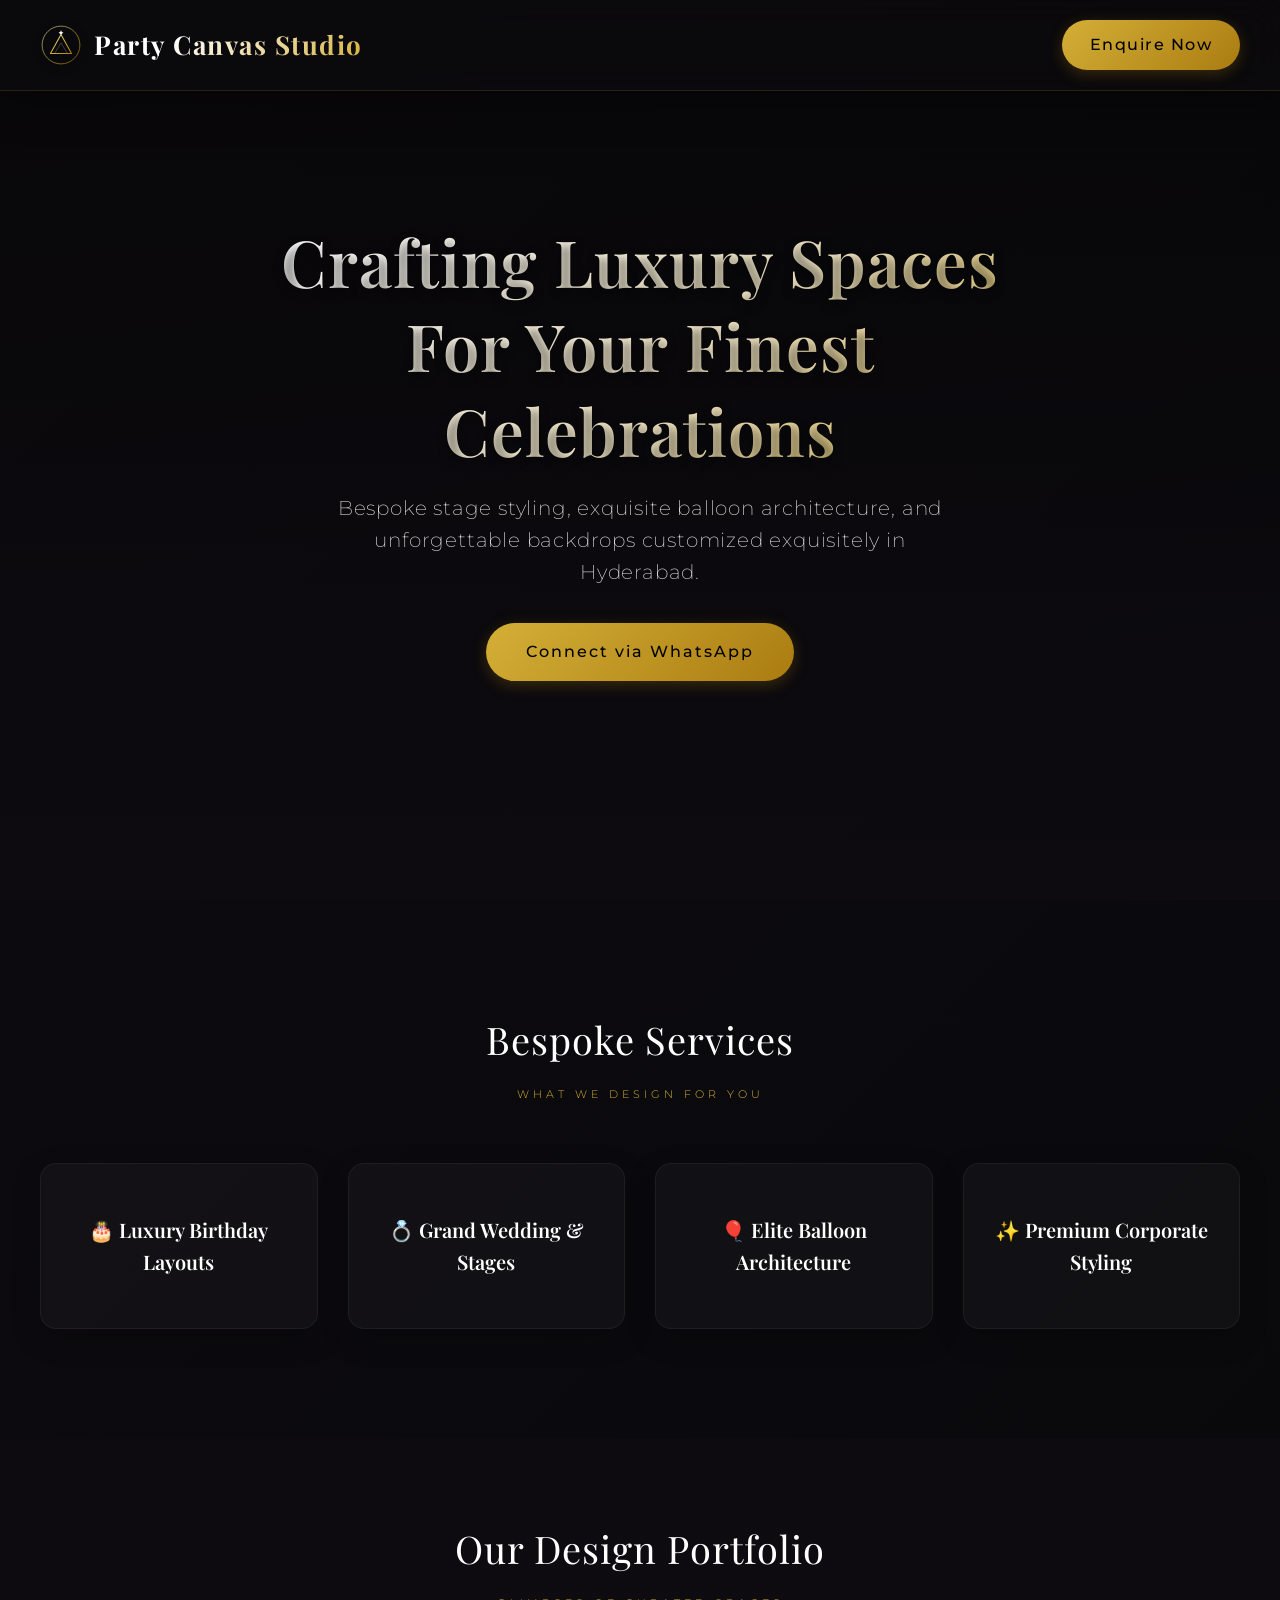
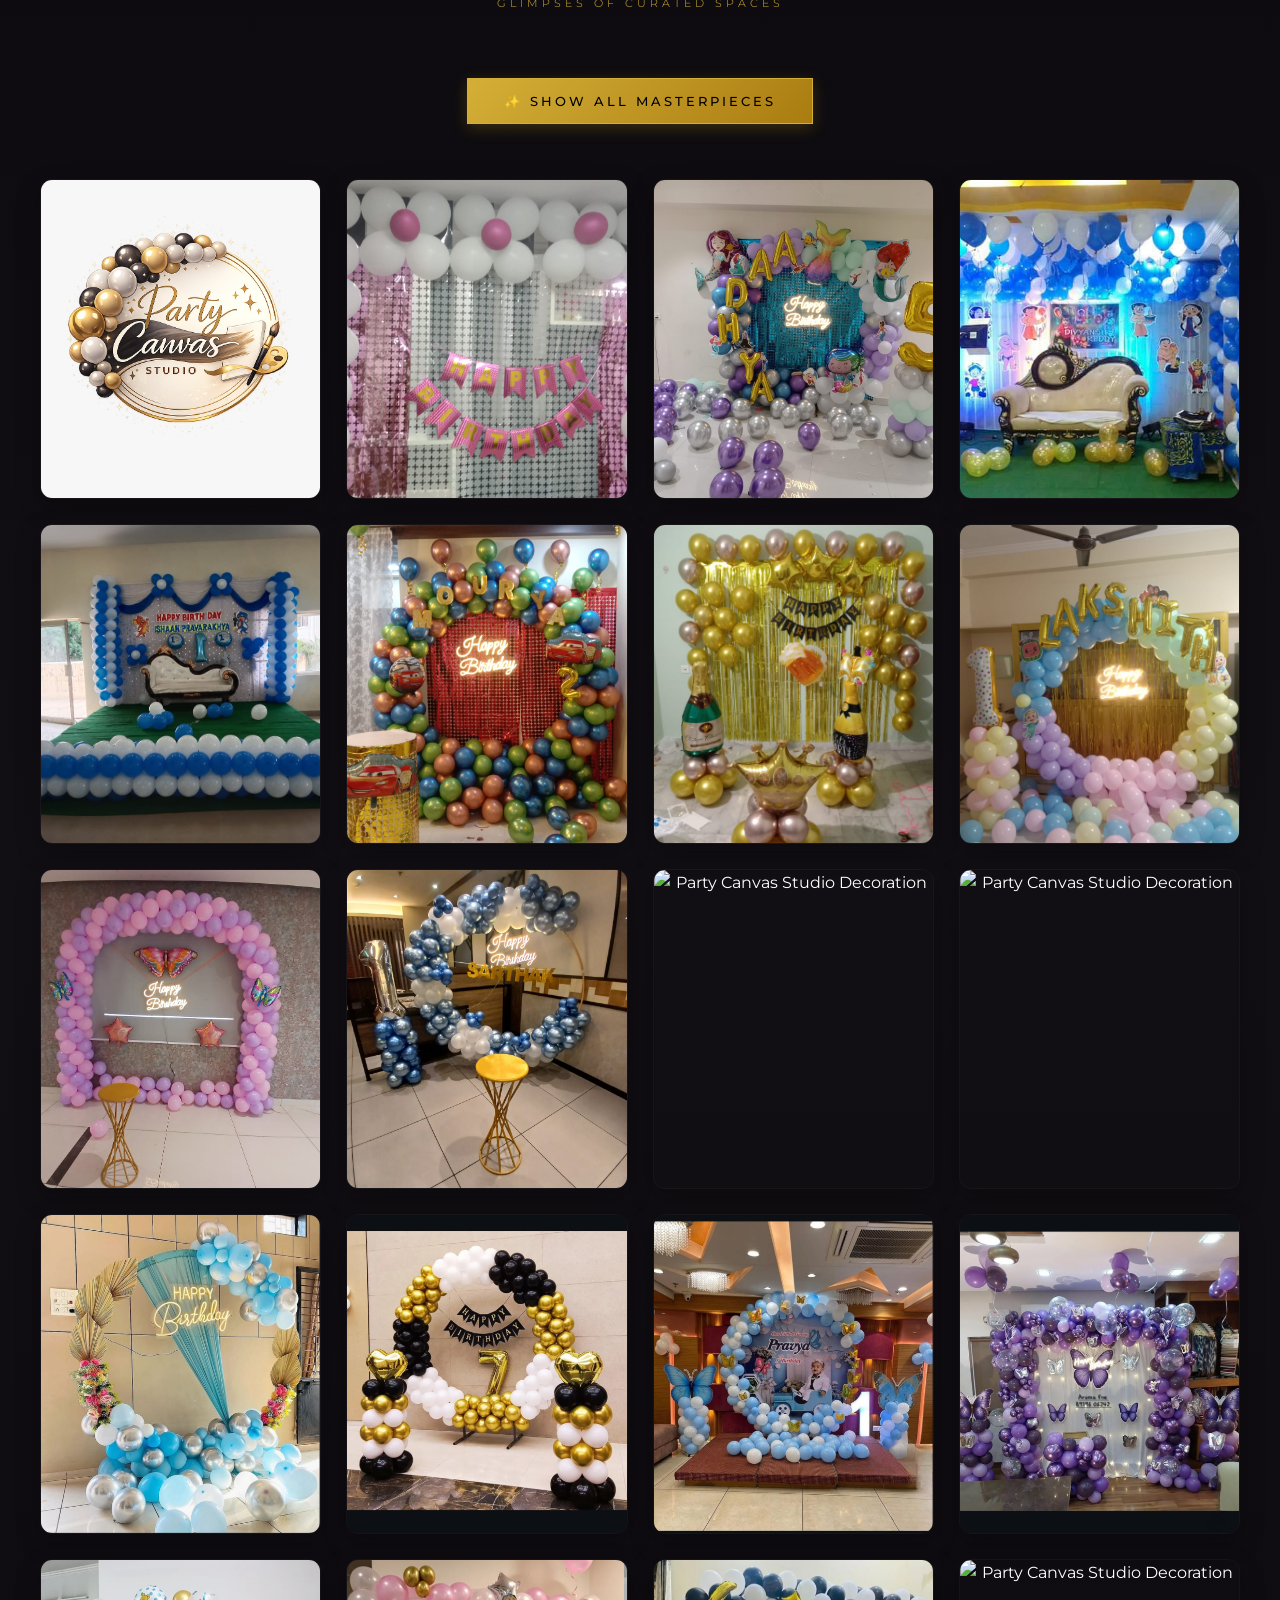
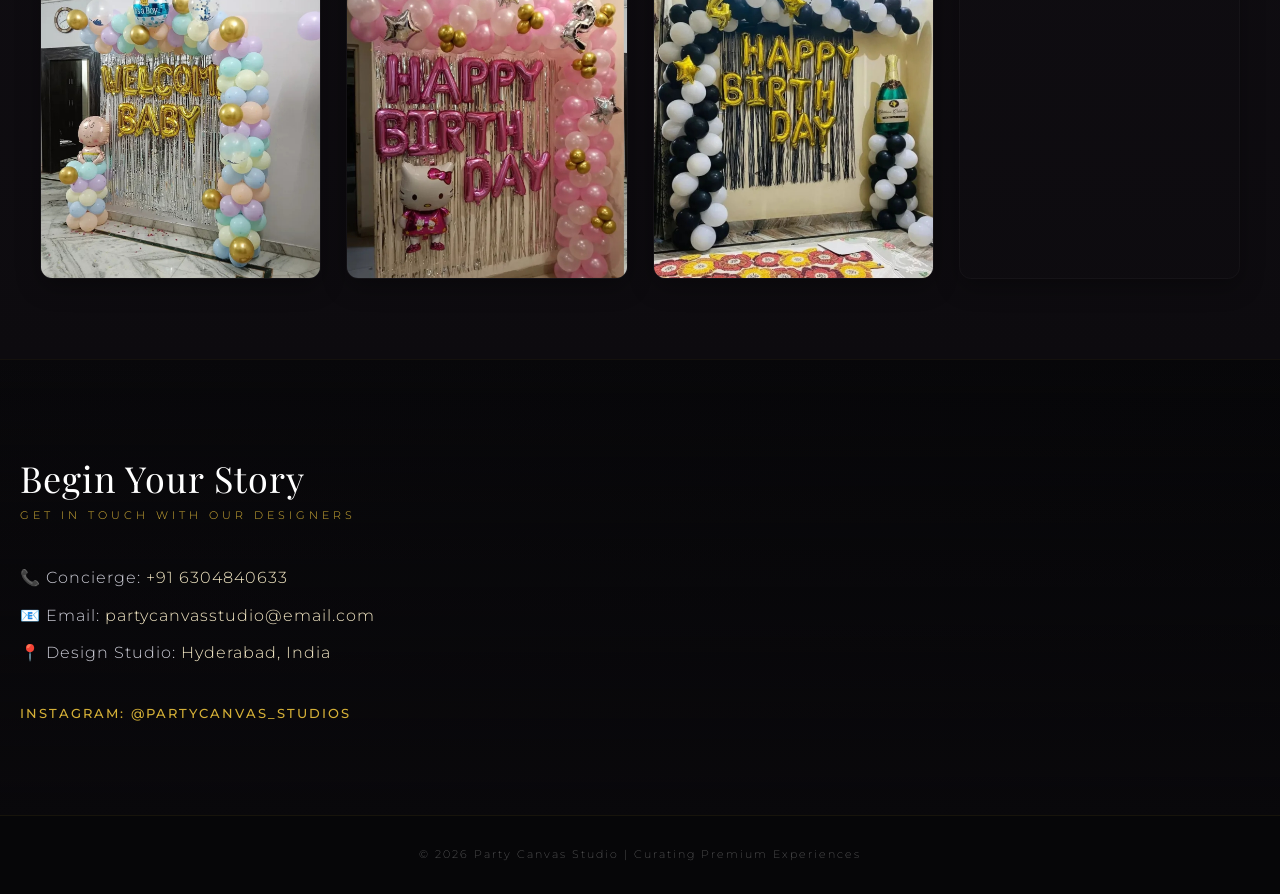
==== commit e371183a: "Fix HTML encoding issues in index.html" ====
--- a/index.html
+++ b/index.html
@@ -169,16 +169,16 @@
             <img src="g8.jpeg" alt="Custom Event Styling Layout" data-category="styling">
             <img src="g9.jpeg" alt="Premium Birthday Presentation" data-category="birthday">
             <img src="g10.jpeg" alt="Luxury Wedding Arrangement" data-category="wedding">
-            <img src="1.jpeg" alt="Party Canvas Studio Decoration">
-            <img src="2.jpeg" alt="Party Canvas Studio Decoration">
-            <img src="g3.jpeg" alt="Party Canvas Studio Decoration">
-            <img src="g4.jpeg" alt="Party Canvas Studio Decoration">
-            <img src="g5.jpeg" alt="Party Canvas Studio Decoration">
-            <img src="g6.jpeg" alt="Party Canvas Studio Decoration">
-            <img src="g7.jpeg" alt="Party Canvas Studio Decoration">
-            <img src="8.png" alt="Party Canvas Studio Decoration">
-            <img src="9.png" alt="Party Canvas Studio Decoration">
-            <img src="10.jpeg" alt="Party Canvas Studio Decoration">
+            <img src="1.jpeg" alt="Party Canvas Studio Decoration" data-category="balloon">
+            <img src="2.jpeg" alt="Party Canvas Studio Decoration" data-category="birthday">
+            <img src="3.png" alt="Party Canvas Studio Decoration" data-category="birthday">
+            <img src="4.png" alt="Party Canvas Studio Decoration" data-category="balloon">
+            <img src="5.png" alt="Party Canvas Studio Decoration" data-category="wedding">
+            <img src="6.png" alt="Party Canvas Studio Decoration" data-category="balloon">
+            <img src="7.png" alt="Party Canvas Studio Decoration" data-category="birthday">
+            <img src="8.png" alt="Party Canvas Studio Decoration" data-category="birthday">
+            <img src="9.png" alt="Party Canvas Studio Decoration" data-category="birthday">
+            <img src="10.jpeg" alt="Party Canvas Studio Decoration" data-category="wedding">
         </div>
     </section>
 
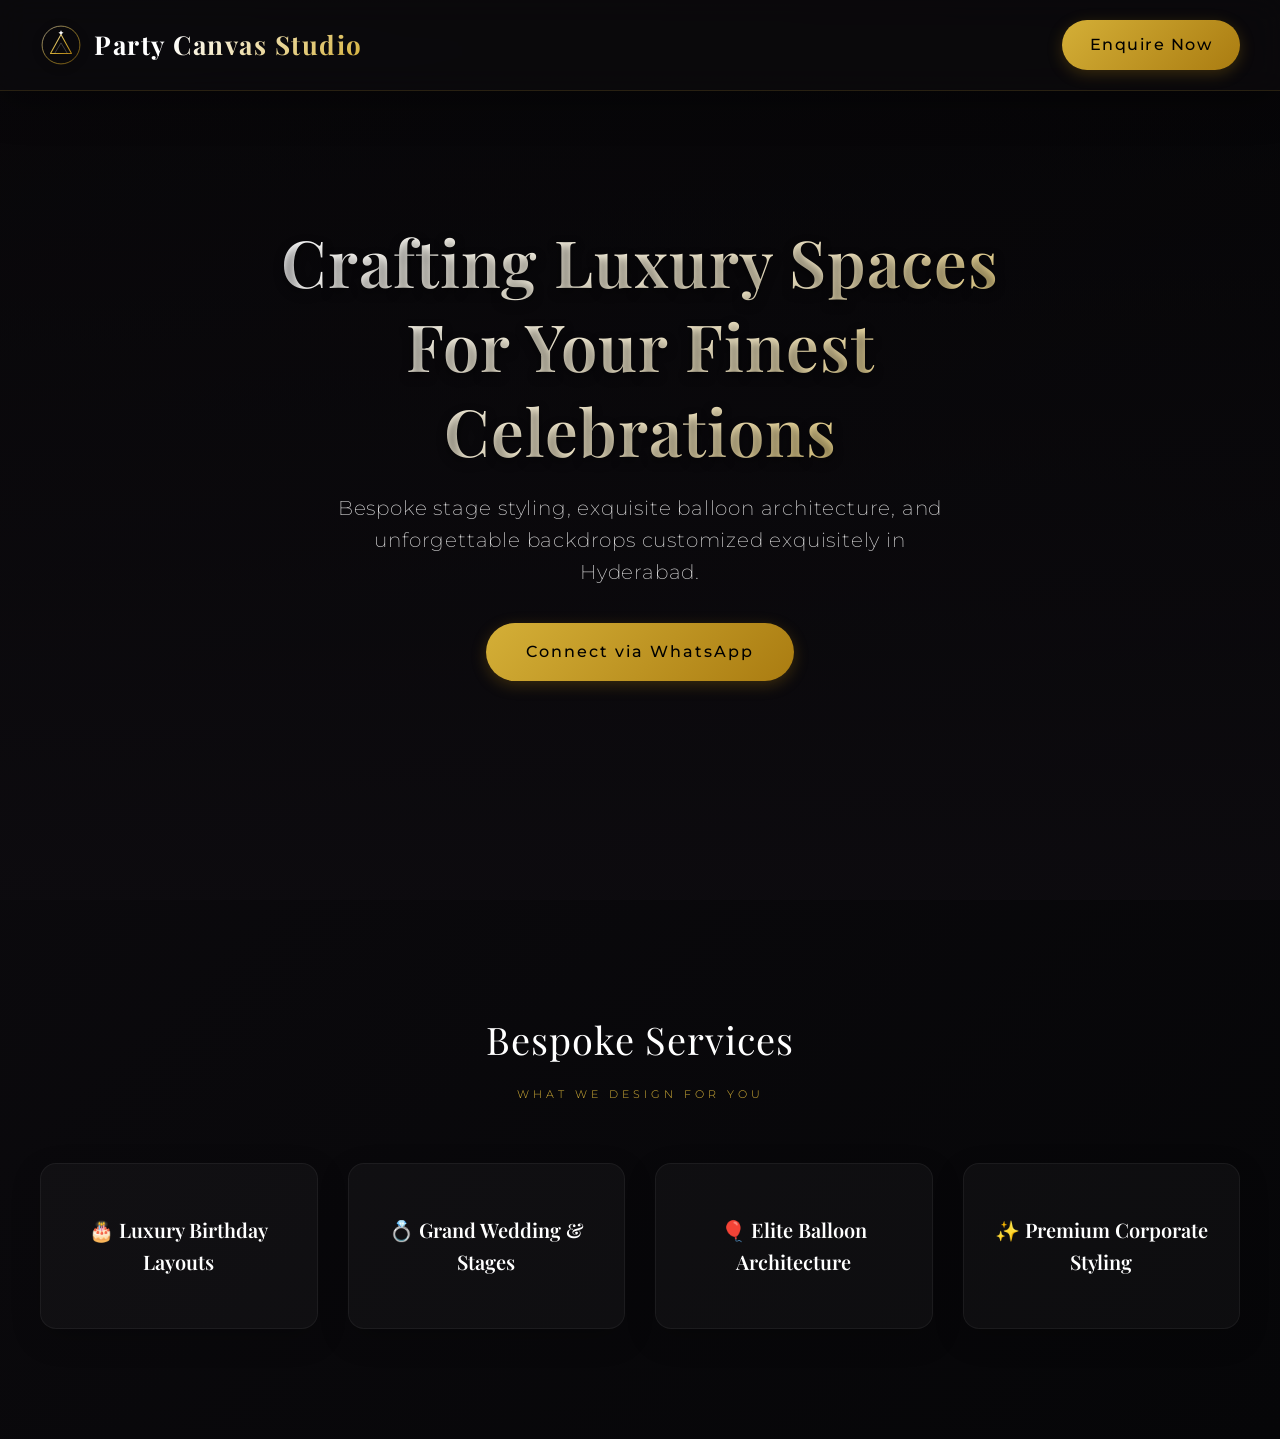
==== commit 6bad6bfd: "Restore index.html content Restored the original content of index.html after accidental removal." ====
--- a/index.html
+++ b/index.html
@@ -150,157 +150,4 @@
         </div>
     </section>
 
-    <section class="section" id="work-gallery" style="background: linear-gradient(to bottom, #0d0b0f 0%, #120f14 50%, #0d0b0f 100%); padding-top: 80px; padding-bottom: 80px;">
-        <h2 style="font-family: 'Playfair Display', serif; font-weight: 400; font-size: 38px; letter-spacing: 1px;">Our Design Portfolio</h2>
-        <div class="section-subtitle" style="font-family: 'Montserrat', sans-serif; font-weight: 300; text-transform: uppercase; letter-spacing: 4px; color: #d4af37; font-size: 11px; margin-top: 5px;">Glimpses of curated spaces</div>
-        
-        <div class="gallery-controls">
-            <button class="filter-btn btn-luxury-masterpiece active" data-filter="all">✨ Show All Masterpieces</button>
-        </div>
-
-        <div class="gallery">
-            <img src="g1.jpeg" alt="Premium Birthday Presentation" data-category="birthday">
-            <img src="g2.jpeg" alt="Luxury Wedding Arrangement" data-category="wedding">
-            <img src="g3.jpeg" alt="Bespoke Balloon Arch Setup" data-category="balloon">
-            <img src="g4.jpeg" alt="Custom Event Styling Layout" data-category="styling">
-            <img src="g5.jpeg" alt="Premium Birthday Presentation" data-category="birthday">
-            <img src="g6.jpeg" alt="Luxury Wedding Arrangement" data-category="wedding">
-            <img src="g7.jpeg" alt="Bespoke Balloon Arch Setup" data-category="balloon">
-            <img src="g8.jpeg" alt="Custom Event Styling Layout" data-category="styling">
-            <img src="g9.jpeg" alt="Premium Birthday Presentation" data-category="birthday">
-            <img src="g10.jpeg" alt="Luxury Wedding Arrangement" data-category="wedding">
-            <img src="1.jpeg" alt="Party Canvas Studio Decoration" data-category="balloon">
-            <img src="2.jpeg" alt="Party Canvas Studio Decoration" data-category="birthday">
-            <img src="3.png" alt="Party Canvas Studio Decoration" data-category="birthday">
-            <img src="4.png" alt="Party Canvas Studio Decoration" data-category="balloon">
-            <img src="5.png" alt="Party Canvas Studio Decoration" data-category="wedding">
-            <img src="6.png" alt="Party Canvas Studio Decoration" data-category="balloon">
-            <img src="7.png" alt="Party Canvas Studio Decoration" data-category="birthday">
-            <img src="8.png" alt="Party Canvas Studio Decoration" data-category="birthday">
-            <img src="9.png" alt="Party Canvas Studio Decoration" data-category="birthday">
-            <img src="10.jpeg" alt="Party Canvas Studio Decoration" data-category="wedding">
-        </div>
-    </section>
-
-    <section class="contact" style="padding: 90px 20px;">
-        <h2 style="font-family: 'Playfair Display', serif; font-weight: 400; font-size: 36px; letter-spacing: 1px;">Begin Your Story</h2>
-        <div class="section-subtitle" style="font-family: 'Montserrat', sans-serif; font-weight: 300; text-transform: uppercase; letter-spacing: 4px; color: #d4af37; font-size: 11px; margin-bottom: 40px;">Get in touch with our designers</div>
-        
-        <p style="font-weight: 300; letter-spacing: 1px; font-size: 16px; margin: 12px 0;">
-            📞 Concierge: <a href="tel:+916304840633" class="contact-link">+91 6304840633</a>
-        </p>
-        <p style="font-weight: 300; letter-spacing: 1px; font-size: 16px; margin: 12px 0;">
-            📧 Email: <a href="mailto:partycanvasstudio@email.com" class="contact-link">partycanvasstudio@email.com</a>
-        </p>
-        <p style="font-weight: 300; letter-spacing: 1px; font-size: 16px; margin: 12px 0;">
-            📍 Design Studio: <a href="https://maps.google.com/?q=Hyderabad,India" target="_blank" class="contact-link">Hyderabad, India</a>
-        </p>
-        
-        <a href="https://www.instagram.com/partycanvas_studios" target="_blank" class="instagram-link">Instagram: @partycanvas_studios</a>
-    </section>
-
-    <footer style="letter-spacing: 2px; font-size: 11px; font-weight: 200; color: rgba(255,255,255,0.4); border-top: 1px solid rgba(212,175,55,0.08); padding: 30px 20px;">
-        © 2026 Party Canvas Studio | Curating Premium Experiences
-    </footer>
-
-    <div class="lightbox" id="lightbox">
-        <span class="lightbox-close" id="lightbox-close">×</span>
-        <div class="lightbox-wrapper">
-            <img class="lightbox-img" id="lightbox-img" src="" alt="Enlarged setup presentation">
-        </div>
-    </div>
-
-    <script>
-        const cards = document.querySelectorAll('.card');
-        const filterBtns = document.querySelectorAll('.filter-btn');
-        const galleryImages = document.querySelectorAll('.gallery img');
-        const gallerySection = document.getElementById('work-gallery');
-        
-        const lightbox = document.getElementById('lightbox');
-        const lightboxImg = document.getElementById('lightbox-img');
-        const lightboxClose = document.getElementById('lightbox-close');
-
-        // --- STAGE FILTER ENGINE ---
-        function filterGallery(category) {
-            galleryImages.forEach(img => {
-                if (category === 'all' || img.getAttribute('data-category') === category) {
-                    img.style.display = 'block';
-                    setTimeout(() => { 
-                        img.style.opacity = '1'; 
-                        img.style.transform = 'scale(1)'; 
-                    }, 10);
-                } else {
-                    img.style.opacity = '0';
-                    img.style.transform = 'scale(0.95)';
-                    setTimeout(() => { 
-                        img.style.display = 'none'; 
-                    }, 400);
-                }
-            });
-
-            filterBtns.forEach(btn => {
-                if (btn.getAttribute('data-filter') === category) {
-                    btn.classList.add('active');
-                } else {
-                    btn.classList.remove('active');
-                }
-            });
-        }
-
-        // --- EXPLICIT CORE POSITION SCROLL CALCULATOR ---
-        function scrollToGallery() {
-            setTimeout(() => {
-                const offsetPosition = gallerySection.getBoundingClientRect().top + window.scrollY - 90;
-                window.scrollTo({
-                    top: offsetPosition,
-                    behavior: 'smooth'
-                });
-            }, 60); 
-        }
-
-        // Top Services Cards Configuration
-        cards.forEach(card => {
-            card.addEventListener('click', () => {
-                const targetCategory = card.getAttribute('data-filter');
-                filterGallery(targetCategory);
-                scrollToGallery();
-            });
-        });
-
-        // "Show All Masterpieces" Luxury Reset Button Configuration
-        filterBtns.forEach(btn => {
-            btn.addEventListener('click', (e) => {
-                e.preventDefault();
-                const targetCategory = btn.getAttribute('data-filter');
-                filterGallery(targetCategory);
-                scrollToGallery();
-            });
-        });
-
-        // --- FULL REVEAL LIGHTBOX ENGINE ---
-        galleryImages.forEach(image => {
-            image.addEventListener('click', () => {
-                lightboxImg.src = image.src;
-                lightboxImg.classList.remove('zoomed');
-                lightbox.classList.add('active');
-            });
-        });
-
-        lightboxImg.addEventListener('click', (e) => {
-            e.stopPropagation(); 
-            lightboxImg.classList.toggle('zoomed');
-        });
-
-        lightbox.addEventListener('click', () => {
-            lightbox.classList.remove('active');
-            setTimeout(() => { lightboxImg.classList.remove('zoomed'); }, 300);
-        });
-        
-        lightboxClose.addEventListener('click', () => {
-            lightbox.classList.remove('active');
-            setTimeout(() => { lightboxImg.classList.remove('zoomed'); }, 300);
-        });
-    </script>
-
-</body>
-</html>
+    <section class="section" id="work-gallery" style="background: linear-gradient(to bottom, #0d0b0f 0%, #120f14 50%, #0d0b0f 100%);
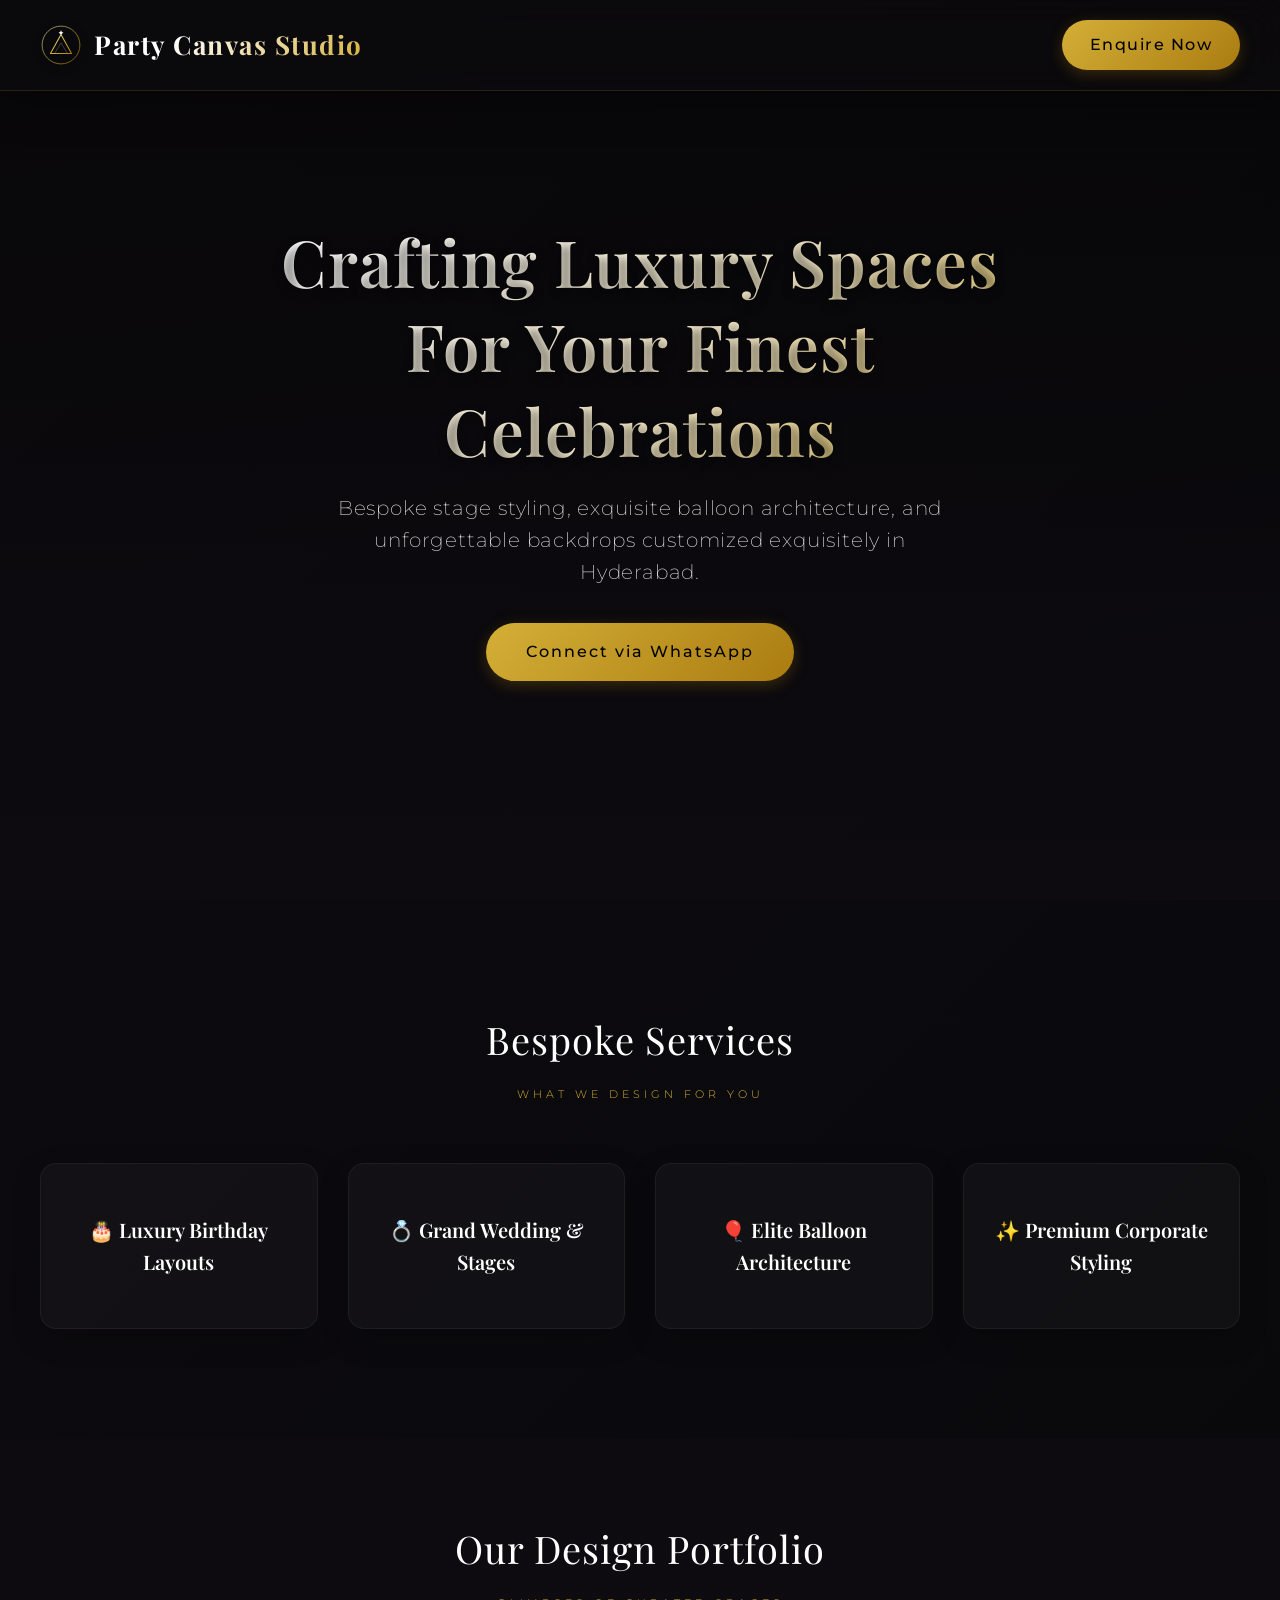
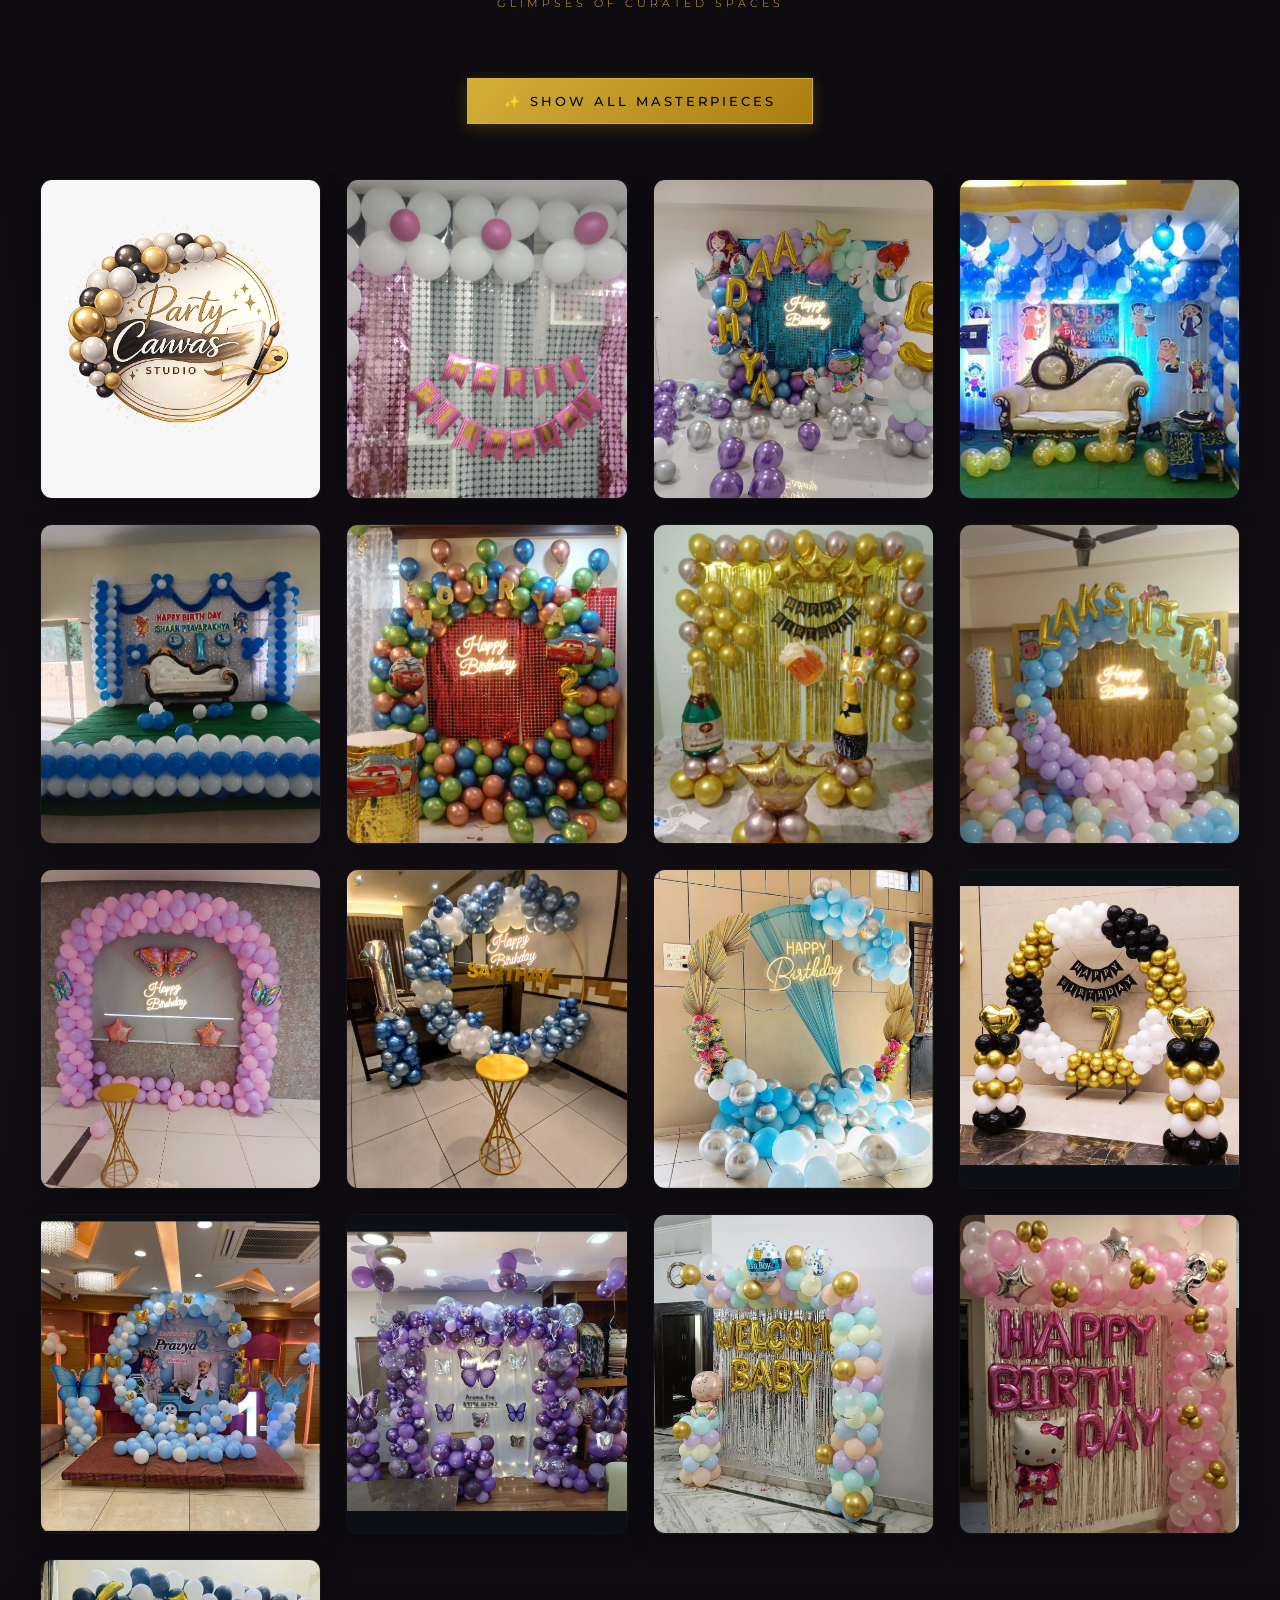
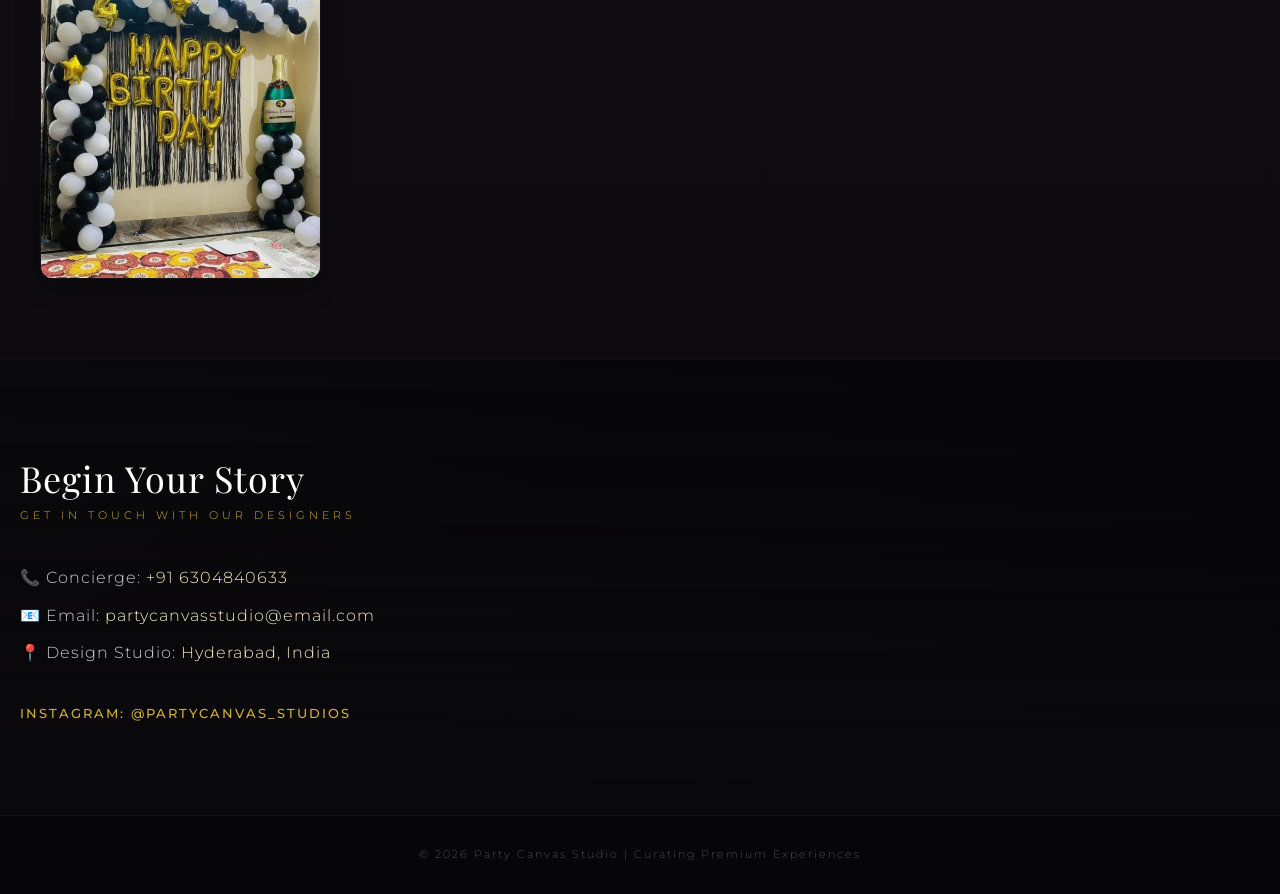
==== commit 3a3e5d64: "Refactor index.html to improve structure and styling" ====
--- a/index.html
+++ b/index.html
@@ -150,4 +150,155 @@
         </div>
     </section>
 
-    <section class="section" id="work-gallery" style="background: linear-gradient(to bottom, #0d0b0f 0%, #120f14 50%, #0d0b0f 100%);
+    <section class="section" id="work-gallery" style="background: linear-gradient(to bottom, #0d0b0f 0%, #120f14 50%, #0d0b0f 100%); padding-top: 80px; padding-bottom: 80px;">
+        <h2 style="font-family: 'Playfair Display', serif; font-weight: 400; font-size: 38px; letter-spacing: 1px;">Our Design Portfolio</h2>
+        <div class="section-subtitle" style="font-family: 'Montserrat', sans-serif; font-weight: 300; text-transform: uppercase; letter-spacing: 4px; color: #d4af37; font-size: 11px; margin-top: 5px;">Glimpses of curated spaces</div>
+        
+        <div class="gallery-controls">
+            <button class="filter-btn btn-luxury-masterpiece active" data-filter="all">✨ Show All Masterpieces</button>
+        </div>
+
+        <div class="gallery">
+            <img src="g1.jpeg" alt="Premium Birthday Presentation" data-category="birthday">
+            <img src="g2.jpeg" alt="Luxury Wedding Arrangement" data-category="wedding">
+            <img src="g3.jpeg" alt="Bespoke Balloon Arch Setup" data-category="balloon">
+            <img src="g4.jpeg" alt="Custom Event Styling Layout" data-category="styling">
+            <img src="g5.jpeg" alt="Premium Birthday Presentation" data-category="birthday">
+            <img src="g6.jpeg" alt="Luxury Wedding Arrangement" data-category="wedding">
+            <img src="g7.jpeg" alt="Bespoke Balloon Arch Setup" data-category="balloon">
+            <img src="g8.jpeg" alt="Custom Event Styling Layout" data-category="styling">
+            <img src="g9.jpeg" alt="Premium Birthday Presentation" data-category="birthday">
+            <img src="g10.jpeg" alt="Luxury Wedding Arrangement" data-category="wedding">
+            
+            <img src="3.png" alt="Party Canvas Studio Decoration" data-category="birthday">
+            <img src="4.png" alt="Party Canvas Studio Decoration" data-category="balloon">
+            <img src="5.png" alt="Party Canvas Studio Decoration" data-category="wedding">
+            <img src="6.png" alt="Party Canvas Studio Decoration" data-category="balloon">
+            <img src="7.png" alt="Party Canvas Studio Decoration" data-category="birthday">
+            <img src="8.png" alt="Party Canvas Studio Decoration" data-category="birthday">
+            <img src="9.png" alt="Party Canvas Studio Decoration" data-category="birthday">
+        </div>
+    </section>
+
+    <section class="contact" style="padding: 90px 20px;">
+        <h2 style="font-family: 'Playfair Display', serif; font-weight: 400; font-size: 36px; letter-spacing: 1px;">Begin Your Story</h2>
+        <div class="section-subtitle" style="font-family: 'Montserrat', sans-serif; font-weight: 300; text-transform: uppercase; letter-spacing: 4px; color: #d4af37; font-size: 11px; margin-bottom: 40px;">Get in touch with our designers</div>
+        
+        <p style="font-weight: 300; letter-spacing: 1px; font-size: 16px; margin: 12px 0;">
+            📞 Concierge: <a href="tel:+916304840633" class="contact-link">+91 6304840633</a>
+        </p>
+        <p style="font-weight: 300; letter-spacing: 1px; font-size: 16px; margin: 12px 0;">
+            📧 Email: <a href="mailto:partycanvasstudio@email.com" class="contact-link">partycanvasstudio@email.com</a>
+        </p>
+        <p style="font-weight: 300; letter-spacing: 1px; font-size: 16px; margin: 12px 0;">
+            📍 Design Studio: <a href="https://maps.google.com/?q=Hyderabad,India" target="_blank" class="contact-link">Hyderabad, India</a>
+        </p>
+        
+        <a href="https://www.instagram.com/partycanvas_studios" target="_blank" class="instagram-link">Instagram: @partycanvas_studios</a>
+    </section>
+
+    <footer style="letter-spacing: 2px; font-size: 11px; font-weight: 200; color: rgba(255,255,255,0.4); border-top: 1px solid rgba(212,175,55,0.08); padding: 30px 20px;">
+        © 2026 Party Canvas Studio | Curating Premium Experiences
+    </footer>
+
+    <div class="lightbox" id="lightbox">
+        <span class="lightbox-close" id="lightbox-close">×</span>
+        <div class="lightbox-wrapper">
+            <img class="lightbox-img" id="lightbox-img" src="" alt="Enlarged setup presentation">
+        </div>
+    </div>
+
+    <script>
+        const cards = document.querySelectorAll('.card');
+        const filterBtns = document.querySelectorAll('.filter-btn');
+        const galleryImages = document.querySelectorAll('.gallery img');
+        const gallerySection = document.getElementById('work-gallery');
+        
+        const lightbox = document.getElementById('lightbox');
+        const lightboxImg = document.getElementById('lightbox-img');
+        const lightboxClose = document.getElementById('lightbox-close');
+
+        // --- STAGE FILTER ENGINE ---
+        function filterGallery(category) {
+            galleryImages.forEach(img => {
+                if (category === 'all' || img.getAttribute('data-category') === category) {
+                    img.style.display = 'block';
+                    setTimeout(() => { 
+                        img.style.opacity = '1'; 
+                        img.style.transform = 'scale(1)'; 
+                    }, 10);
+                } else {
+                    img.style.opacity = '0';
+                    img.style.transform = 'scale(0.95)';
+                    setTimeout(() => { 
+                        img.style.display = 'none'; 
+                    }, 400);
+                }
+            });
+
+            filterBtns.forEach(btn => {
+                if (btn.getAttribute('data-filter') === category) {
+                    btn.classList.add('active');
+                } else {
+                    btn.classList.remove('active');
+                }
+            });
+        }
+
+        // --- EXPLICIT CORE POSITION SCROLL CALCULATOR ---
+        function scrollToGallery() {
+            setTimeout(() => {
+                const offsetPosition = gallerySection.getBoundingClientRect().top + window.scrollY - 90;
+                window.scrollTo({
+                    top: offsetPosition,
+                    behavior: 'smooth'
+                });
+            }, 60); 
+        }
+
+        // Top Services Cards Configuration
+        cards.forEach(card => {
+            card.addEventListener('click', () => {
+                const targetCategory = card.getAttribute('data-filter');
+                filterGallery(targetCategory);
+                scrollToGallery();
+            });
+        });
+
+        // "Show All Masterpieces" Luxury Reset Button Configuration
+        filterBtns.forEach(btn => {
+            btn.addEventListener('click', (e) => {
+                e.preventDefault();
+                const targetCategory = btn.getAttribute('data-filter');
+                filterGallery(targetCategory);
+                scrollToGallery();
+            });
+        });
+
+        // --- FULL REVEAL LIGHTBOX ENGINE ---
+        galleryImages.forEach(image => {
+            image.addEventListener('click', () => {
+                lightboxImg.src = image.src;
+                lightboxImg.classList.remove('zoomed');
+                lightbox.classList.add('active');
+            });
+        });
+
+        lightboxImg.addEventListener('click', (e) => {
+            e.stopPropagation(); 
+            lightboxImg.classList.toggle('zoomed');
+        });
+
+        lightbox.addEventListener('click', () => {
+            lightbox.classList.remove('active');
+            setTimeout(() => { lightboxImg.classList.remove('zoomed'); }, 300);
+        });
+        
+        lightboxClose.addEventListener('click', () => {
+            lightbox.classList.remove('active');
+            setTimeout(() => { lightboxImg.classList.remove('zoomed'); }, 300);
+        });
+    </script>
+
+</body>
+</html>
